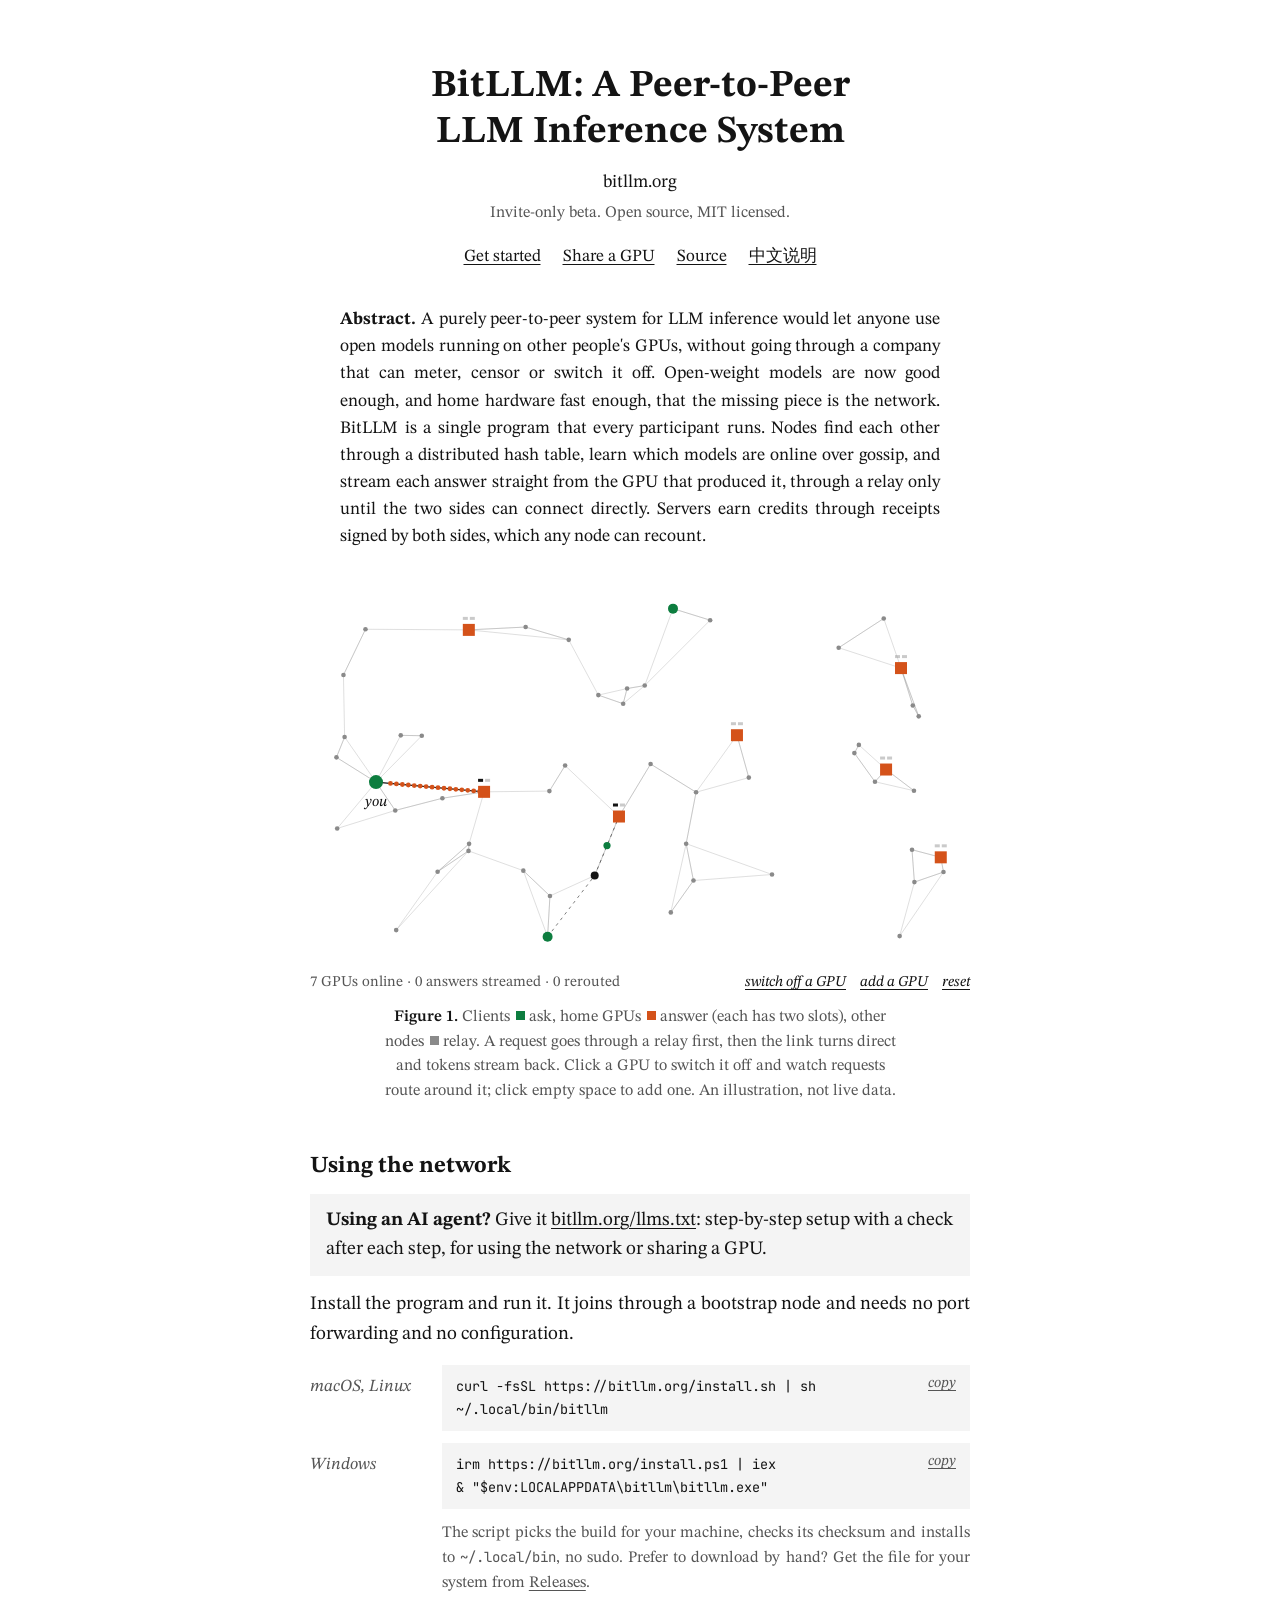
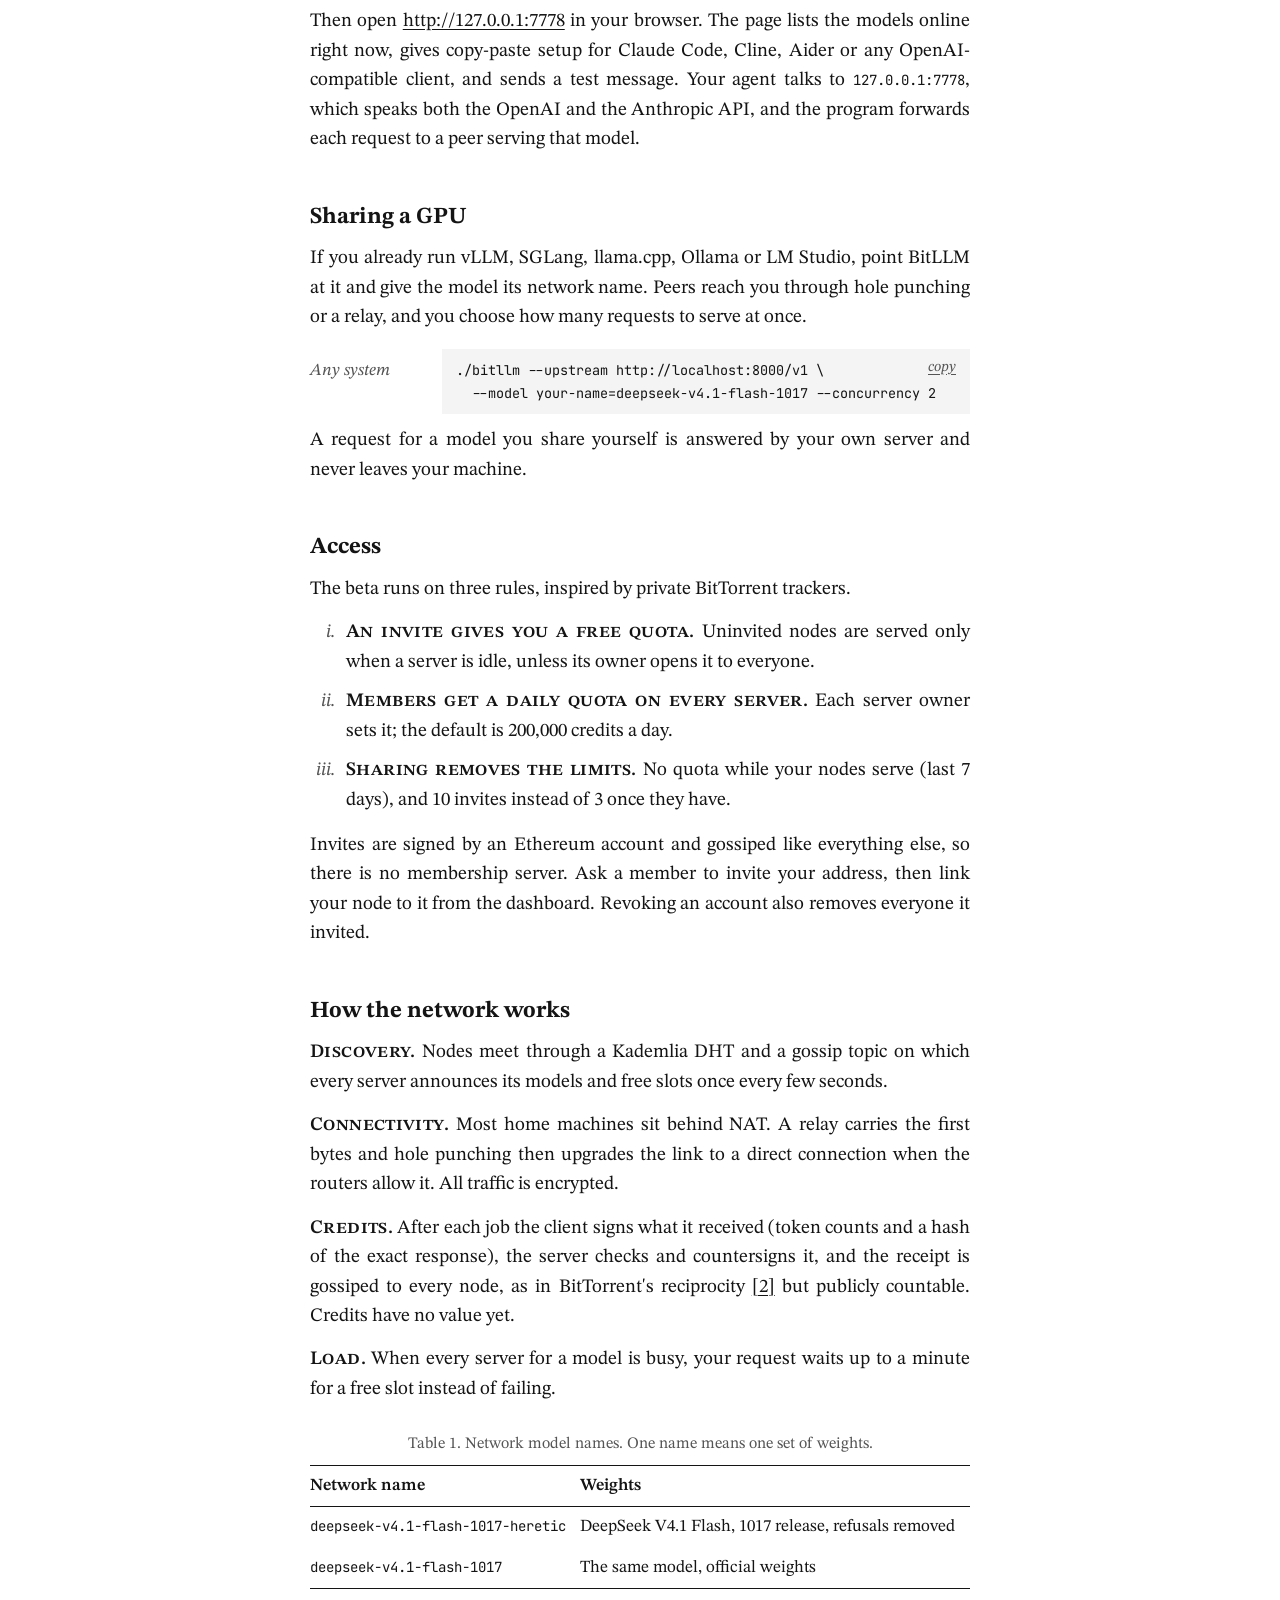
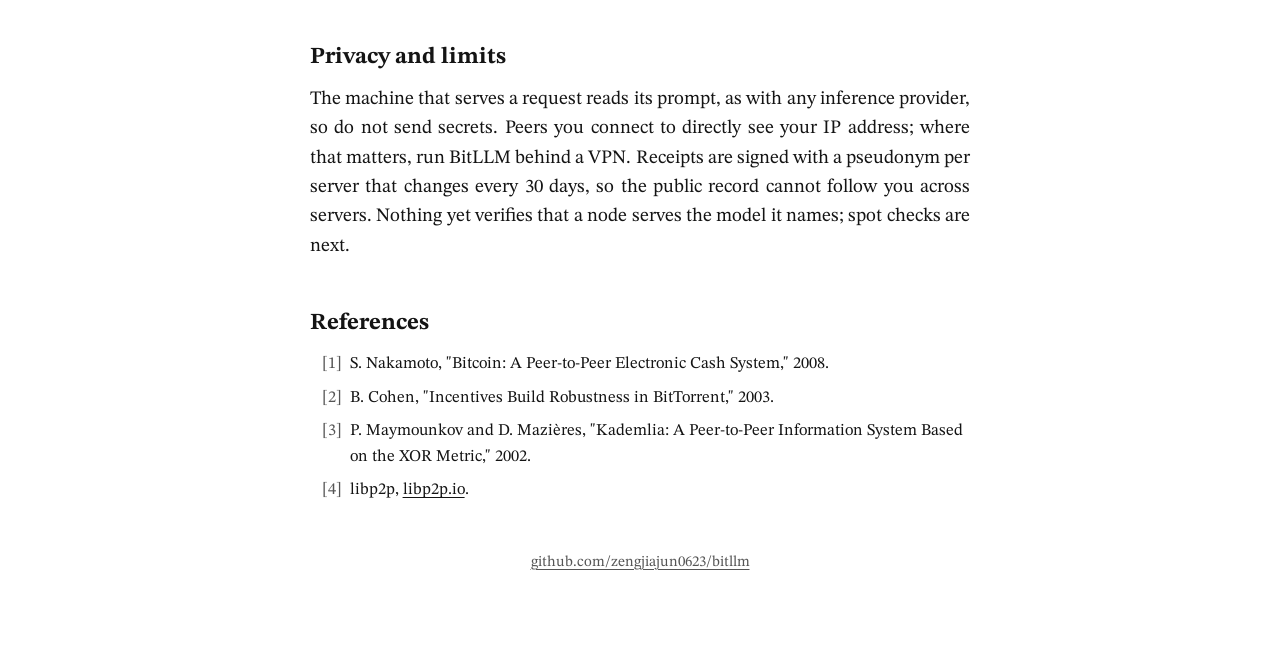
==== index.html @ 46861e8f "Agent-friendly setup: llms.txt runbook, install.sh / install.ps1, AGENTS.md, static install commands" ====
<!doctype html>
<html lang="en">
<head>
<meta charset="utf-8">
<meta name="viewport" content="width=device-width, initial-scale=1, viewport-fit=cover">
<meta name="color-scheme" content="light">
<title>BitLLM</title>
<meta name="description" content="BitLLM: a peer-to-peer LLM inference system. Use open models running on other people's GPUs, share your own. Invite-only beta, MIT licensed.">
<link rel="alternate" type="text/plain" href="/llms.txt" title="Setup steps for AI agents">
<link rel="preconnect" href="https://fonts.googleapis.com">
<link rel="preconnect" href="https://fonts.gstatic.com" crossorigin>
<link rel="stylesheet" href="https://fonts.googleapis.com/css2?family=STIX+Two+Text:ital,wght@0,400;0,600;0,700;1,400&family=JetBrains+Mono:wght@400&display=swap">
<style>
/* Layout: the page is a short paper in the line of the Bitcoin whitepaper.
   One justified column, a centered title block, Figure 1 is the live swarm,
   references at the end. Color only marks "you" (green) and "GPUs" (orange). */
:root {
  --paper: #ffffff; --ink: #141414; --sub: #555555; --rule: #141414; --box: #f4f4f4;
  --use: #0d7d3f; --share: #d4521a; --node: #8a8a8a;
  --serif: "STIX Two Text", "Times New Roman", Times, serif;
  --code: "JetBrains Mono", ui-monospace, Menlo, Consolas, monospace;
  color-scheme: light;
}

* { box-sizing: border-box; }
body { background: var(--paper); color: var(--ink); font: 19px/1.55 var(--serif); }
a { color: inherit; text-decoration-thickness: 1px; text-underline-offset: 3px; }
a:hover { color: var(--use); }
:focus-visible { outline: 2px solid var(--use); outline-offset: 2px; }
.paper { max-width: 700px; margin: 0 auto; padding-block: 56px 72px;
  padding-left: max(20px, env(safe-area-inset-left, 0px)); padding-right: max(20px, env(safe-area-inset-right, 0px)); }

.titleblock { text-align: center; margin-bottom: 36px; }
h1 { font-size: clamp(28px, 4.6vw, 38px); line-height: 1.2; font-weight: 700; margin: 0 0 14px; text-wrap: balance; }
.byline { font-size: 18px; margin: 0 0 4px; text-align: center; }
.byline + .byline { color: var(--sub); font-size: 16px; }
.links { margin-top: 18px; font-size: 17px; display: flex; justify-content: center; gap: 8px 22px; flex-wrap: wrap; }

.abstract { margin: 0 auto 36px; max-width: 600px; font-size: 17.5px; text-align: justify; hyphens: auto; }
.abstract b { font-weight: 700; }

figure { margin: 0 0 40px; }
.fig { position: relative; aspect-ratio: 7 / 4; max-width: 100%; }
.fig canvas { width: 100%; height: 100%; display: block; cursor: crosshair; touch-action: manipulation; }
.figctl { display: flex; justify-content: space-between; align-items: baseline; gap: 6px 16px; flex-wrap: wrap; margin-top: 8px; font-size: 15px; color: var(--sub); font-variant-numeric: tabular-nums; }
.figbtns { display: flex; gap: 14px; flex-wrap: wrap; }
.figbtns button { font: italic 15px var(--serif); background: none; border: 0; padding: 2px 0; color: var(--ink); cursor: pointer; text-decoration: underline; text-underline-offset: 3px; }
.figbtns button:hover { color: var(--use); }
figcaption { font-size: 16px; color: var(--sub); text-align: center; margin-top: 10px; text-wrap: balance; }
figcaption b { color: var(--ink); font-weight: 600; }
.k { display: inline-block; width: 9px; height: 9px; margin: 0 4px 0 2px; vertical-align: 1px; }

h2 { font-size: 23px; font-weight: 700; margin: 44px 0 10px; }
p { margin: 0 0 14px; text-align: justify; hyphens: auto; }
.lead { font-variant: small-caps; letter-spacing: .02em; font-weight: 600; }

.listing { margin: 16px 0 6px; }
.lrow { display: grid; grid-template-columns: 6.2em minmax(0, 1fr); gap: 6px 14px; align-items: start; margin-bottom: 12px; }
.agentnote { background: var(--box); padding: 12px 16px; text-align: left; }
.lrow > span { font-style: italic; color: var(--sub); padding-top: 9px; font-size: 17px; }
.code { position: relative; background: var(--box); padding: 10px 64px 10px 14px; font: 13.5px/1.7 var(--code);
  white-space: pre; overflow-x: auto; min-width: 0; }
.copy { position: absolute; top: 7px; right: 8px; font: italic 15px var(--serif); background: none; border: 0; color: var(--sub);
  cursor: pointer; text-decoration: underline; text-underline-offset: 3px; padding: 2px 6px; background: var(--box); }
.copy:hover { color: var(--ink); }

.rules { margin: 14px 0 16px; padding-left: 1.6em; }
.rules li { margin-bottom: 10px; text-align: justify; padding-left: .3em; }
.rules li::marker { font-style: italic; color: var(--sub); }

table { border-collapse: collapse; width: 100%; margin: 14px 0 6px; font-size: 17px; }
caption { caption-side: top; text-align: center; font-size: 16px; color: var(--sub); padding-bottom: 8px; }
thead th { border-top: 1.5px solid var(--rule); border-bottom: 1px solid var(--rule); font-weight: 600; text-align: left; padding: 7px 10px 7px 0; }
tbody td { padding: 7px 10px 7px 0; vertical-align: top; }
tbody tr:last-child td { border-bottom: 1.5px solid var(--rule); }
td code, p code, li code { font: 14px var(--code); overflow-wrap: anywhere; }
.tbl { overflow-x: auto; }

.refs { padding-left: 2.4em; font-size: 16.5px; margin: 10px 0 0; }
.refs li { margin-bottom: 8px; }
.refs li::marker { content: "[" counter(list-item) "]  "; color: var(--sub); }

.end { margin-top: 48px; font-size: 15px; color: var(--sub); text-align: center; }

@media (max-width: 560px) {
  body { font-size: 18px; }
  .paper { padding-block: 32px 56px; }
  p, .abstract, .rules li { text-align: left; }
  .lrow { grid-template-columns: minmax(0, 1fr); gap: 4px; }
  .lrow > span { padding-top: 0; }
}
</style>
</head>
<body>
<article class="paper">
  <header class="titleblock">
    <h1>BitLLM: A Peer-to-Peer<br>LLM Inference System</h1>
    <p class="byline">bitllm.org</p>
    <p class="byline">Invite-only beta. Open source, MIT licensed.</p>
    <nav class="links">
      <a href="#use">Get started</a>
      <a href="#share">Share a GPU</a>
      <a href="https://github.com/zengjiajun0623/bitllm">Source</a>
      <a href="https://github.com/zengjiajun0623/bitllm/blob/main/JOIN.zh.md">中文说明</a>
    </nav>
  </header>

  <p class="abstract"><b>Abstract.</b> A purely peer-to-peer system for LLM inference would let anyone use open
    models running on other people's GPUs, without going through a company that can meter, censor or switch
    it off. Open-weight models are now good enough, and home hardware fast enough, that the missing piece is
    the network. BitLLM is a single program that every participant runs. Nodes find each other through a
    distributed hash table, learn which models are online over gossip, and stream each answer straight from
    the GPU that produced it, through a relay only until the two sides can connect directly. Servers earn
    credits through receipts signed by both sides, which any node can recount.</p>

  <figure>
    <div class="fig" role="img" aria-label="Figure 1: your request travels peer to peer to one of many home GPUs, and tokens stream straight back">
      <canvas id="swarm"></canvas>
    </div>
    <div class="figctl"><span id="figstats"></span><span class="figbtns"><button type="button" id="fig-off">switch off a GPU</button><button type="button" id="fig-add">add a GPU</button><button type="button" id="fig-reset">reset</button></span></div>
    <figcaption><b>Figure 1.</b> Clients <span class="k" style="background:var(--use)"></span>ask, home GPUs <span class="k" style="background:var(--share)"></span>answer
      (each has two slots), other nodes <span class="k" style="background:var(--node)"></span>relay. A request goes through a relay first, then the link turns
      direct and tokens stream back. Click a GPU to switch it off and watch requests route around it; click empty space to add one.
      An illustration, not live data.</figcaption>
  </figure>

  <h2 id="use">Using the network</h2>
  <p class="agentnote"><b>Using an AI agent?</b> Give it <a href="/llms.txt">bitllm.org/llms.txt</a>: step-by-step
    setup with a check after each step, for using the network or sharing a GPU.</p>
  <p>Install the program and run it. It joins through a bootstrap node and needs no port forwarding and no
    configuration.</p>
  <div class="listing">
    <div class="lrow"><span>macOS, Linux</span><div class="code"><button class="copy" type="button">copy</button>curl -fsSL https://bitllm.org/install.sh | sh
~/.local/bin/bitllm</div></div>
    <div class="lrow"><span>Windows</span><div class="code"><button class="copy" type="button">copy</button>irm https://bitllm.org/install.ps1 | iex
&amp; "$env:LOCALAPPDATA\bitllm\bitllm.exe"</div></div>
    <div class="lrow"><span></span><p style="margin:0;font-size:16px;color:var(--sub)">The script picks the build for your
      machine, checks its checksum and installs to <code>~/.local/bin</code>, no sudo. Prefer to download by hand?
      Get the file for your system from <a href="https://github.com/zengjiajun0623/bitllm/releases/latest">Releases</a>.</p></div>
  </div>
  <p>Then open <a href="http://127.0.0.1:7778">http://127.0.0.1:7778</a> in your browser. The page lists the models
    online right now, gives copy-paste setup for Claude Code, Cline, Aider or any OpenAI-compatible client, and
    sends a test message. Your agent talks to <code>127.0.0.1:7778</code>, which speaks both the OpenAI and the
    Anthropic API, and the program forwards each request to a peer serving that model.</p>

  <h2 id="share">Sharing a GPU</h2>
  <p>If you already run vLLM, SGLang, llama.cpp, Ollama or LM Studio, point BitLLM at it and give the model its
    network name. Peers reach you through hole punching or a relay, and you choose how many requests to serve at
    once.</p>
  <div class="listing"><div class="lrow"><span>Any system</span><div class="code"><button class="copy" type="button">copy</button>./bitllm --upstream http://localhost:8000/v1 \
  --model your-name=deepseek-v4.1-flash-1017 --concurrency 2</div></div></div>
  <p>A request for a model you share yourself is answered by your own server and never leaves your machine.</p>

  <h2 id="access">Access</h2>
  <p>The beta runs on three rules, inspired by private BitTorrent trackers.</p>
  <ol class="rules" type="i">
    <li><span class="lead">An invite gives you a free quota.</span> Uninvited nodes are served only when a server
      is idle, unless its owner opens it to everyone.</li>
    <li><span class="lead">Members get a daily quota on every server.</span> Each server owner sets it; the
      default is 200,000 credits a day.</li>
    <li><span class="lead">Sharing removes the limits.</span> No quota while your nodes serve (last 7 days), and
      10 invites instead of 3 once they have.</li>
  </ol>
  <p>Invites are signed by an Ethereum account and gossiped like everything else, so there is no membership
    server. Ask a member to invite your address, then link your node to it from the dashboard. Revoking an
    account also removes everyone it invited.</p>

  <h2>How the network works</h2>
  <p><span class="lead">Discovery.</span> Nodes meet through a Kademlia DHT and a gossip topic on which every
    server announces its models and free slots once every few seconds.</p>
  <p><span class="lead">Connectivity.</span> Most home machines sit behind NAT. A relay carries the first bytes
    and hole punching then upgrades the link to a direct connection when the routers allow it. All traffic is
    encrypted.</p>
  <p><span class="lead">Credits.</span> After each job the client signs what it received (token counts and a hash
    of the exact response), the server checks and countersigns it, and the receipt is gossiped to every node, as
    in BitTorrent's reciprocity <a href="#r2">[2]</a> but publicly countable. Credits have no value yet.</p>
  <p><span class="lead">Load.</span> When every server for a model is busy, your request waits up to a minute for
    a free slot instead of failing.</p>

  <div class="tbl"><table>
    <caption>Table 1. Network model names. One name means one set of weights.</caption>
    <thead><tr><th>Network name</th><th>Weights</th></tr></thead>
    <tbody>
      <tr><td><code>deepseek-v4.1-flash-1017-heretic</code></td><td>DeepSeek V4.1 Flash, 1017 release, refusals removed</td></tr>
      <tr><td><code>deepseek-v4.1-flash-1017</code></td><td>The same model, official weights</td></tr>
    </tbody>
  </table></div>

  <h2>Privacy and limits</h2>
  <p>The machine that serves a request reads its prompt, as with any inference provider, so do not send secrets.
    Peers you connect to directly see your IP address; where that matters, run BitLLM behind a VPN. Receipts are
    signed with a pseudonym per server that changes every 30 days, so the public record cannot follow you across
    servers. Nothing yet verifies that a node serves the model it names; spot checks are next.</p>

  <h2>References</h2>
  <ol class="refs">
    <li>S. Nakamoto, "Bitcoin: A Peer-to-Peer Electronic Cash System," 2008.</li>
    <li id="r2">B. Cohen, "Incentives Build Robustness in BitTorrent," 2003.</li>
    <li>P. Maymounkov and D. Mazières, "Kademlia: A Peer-to-Peer Information System Based on the XOR Metric," 2002.</li>
    <li>libp2p, <a href="https://libp2p.io">libp2p.io</a>.</li>
  </ol>

  <p class="end"><a href="https://github.com/zengjiajun0623/bitllm">github.com/zengjiajun0623/bitllm</a></p>
</article>

<script>
document.addEventListener("click", e => {
  const b = e.target.closest(".copy"); if (!b) return;
  const box = b.parentElement, text = box.innerText.replace(b.innerText, "").trim();
  const done = () => { b.textContent = "copied"; setTimeout(() => b.textContent = "copy", 1400); };
  navigator.clipboard.writeText(text).then(done, () => { const r = document.createRange(); r.selectNodeContents(box); getSelection().removeAllRanges(); getSelection().addRange(r); });
});

// Figure 1, interactive. Relays route, GPUs (two slots each) serve, clients
// ask. A request goes through a relay first, then hole punching makes the
// link direct and tokens stream back. Switch a GPU off and its streams break
// and reroute; click empty space and a new GPU joins. Illustration only.
(() => {
  const cv = document.getElementById("swarm"), ctx = cv.getContext("2d");
  const still = matchMedia("(prefers-reduced-motion: reduce)").matches;
  const css = n => getComputedStyle(document.documentElement).getPropertyValue(n).trim();
  const statsEl = document.getElementById("figstats");
  let W = 0, H = 0, seed, relays, gpus, clients, links, jobs, served, rerouted, hover = null, last = 0;
  const rnd = () => (seed = (seed * 16807) % 2147483647) / 2147483647;
  const d2 = (a, b) => (a.x - b.x) ** 2 + ((a.y - b.y) * H / W) ** 2;

  function init() {
    seed = 11; relays = []; gpus = []; jobs = []; served = 0; rerouted = 0;
    for (let i = 0; i < 44; i++) relays.push({ x: .04 + rnd() * .92, y: .07 + rnd() * .86 });
    clients = [
      { x: .1, y: .52, main: true, next: 0, job: null, wait: false },
      { x: .36, y: .93, next: 1.4, job: null, wait: false },
      { x: .55, y: .06, next: 2.6, job: null, wait: false },
    ];
    // Spread the GPUs out: keep each one clear of the others and the clients.
    for (let i = 0, tries = 0; i < 7 && tries < 500; tries++) {
      const g = { x: .24 + rnd() * .72, y: .1 + rnd() * .8, on: true, busy: 0, flash: 0 };
      if ([...gpus, ...clients].every(o => Math.sqrt(d2(o, g)) > .15 - tries / 5000)) { gpus.push(g); i++; }
    }
    linkUp();
  }
  function linkUp() {
    const all = [...relays, ...gpus, ...clients];
    links = [];
    all.forEach((a, i) => all.map((b, j) => [j, d2(a, b)]).filter(([j]) => j !== i)
      .sort((p, q) => p[1] - q[1]).slice(0, 2).forEach(([j]) => links.push([all[i], all[j]])));
  }
  function size() {
    const dpr = devicePixelRatio || 1, b = cv.getBoundingClientRect();
    W = b.width; H = b.height; cv.width = W * dpr; cv.height = H * dpr; ctx.setTransform(dpr, 0, 0, dpr, 0, 0);
  }
  const free = () => gpus.filter(g => g.on && g.busy < 2);
  function start(c, t) {
    const g = free().sort((a, b) => d2(c, a) - d2(c, b))[0];
    if (!g) { c.wait = true; return; }
    const mid = { x: (c.x + g.x) / 2, y: (c.y + g.y) / 2 };
    const r = relays.slice().sort((a, b) => d2(mid, a) - d2(mid, b))[0];
    c.wait = false; g.busy++;
    c.job = { c, g, r, t0: t, dur: 2.4 + Math.random() * 1.6 };
    jobs.push(c.job);
  }
  function finish(j, t, ok) {
    jobs = jobs.filter(x => x !== j); j.c.job = null;
    if (ok) { j.g.busy--; served++; j.c.next = t + (j.c.main ? .7 + Math.random() * .8 : 1.8 + Math.random() * 2.2); }
    else { rerouted++; j.c.next = t + .35; }
  }
  function toggle(g, t) {
    g.on = !g.on; g.flash = t;
    if (!g.on) { jobs.filter(j => j.g === g).forEach(j => finish(j, t, false)); g.busy = 0; }
    stats();
  }
  function addGPU(x, y, t) {
    if (gpus.length >= 14) return;
    gpus.push({ x, y, on: true, busy: 0, flash: t }); linkUp(); stats();
  }
  function stats() {
    if (!statsEl) return;
    const on = gpus.filter(g => g.on).length;
    statsEl.textContent = `${on} GPU${on === 1 ? "" : "s"} online · ${served} answer${served === 1 ? "" : "s"} streamed · ${rerouted} rerouted`;
  }

  const dot = (x, y, s, c) => { ctx.fillStyle = c; ctx.beginPath(); ctx.arc(x, y, s, 0, 7); ctx.fill(); };
  const along = (pts, q) => { // point at fraction q of a polyline
    const segs = pts.slice(1).map((p, i) => Math.hypot(p.x - pts[i].x, p.y - pts[i].y)), L = segs.reduce((a, b) => a + b, 0);
    let d = q * L;
    for (let i = 0; i < segs.length; i++) { if (d <= segs[i] || i === segs.length - 1) { const f = segs[i] ? Math.min(1, d / segs[i]) : 0; return { x: pts[i].x + (pts[i + 1].x - pts[i].x) * f, y: pts[i].y + (pts[i + 1].y - pts[i].y) * f }; } d -= segs[i]; }
  };
  const P = n => ({ x: n.x * W, y: n.y * H });

  function draw(t) {
    const ink = css("--ink"), node = css("--node"), use = css("--use"), share = css("--share"), sub = css("--sub");
    ctx.clearRect(0, 0, W, H);
    ctx.strokeStyle = node; ctx.globalAlpha = .35; ctx.lineWidth = .8;
    links.forEach(([a, b]) => { ctx.beginPath(); ctx.moveTo(a.x * W, a.y * H); ctx.lineTo(b.x * W, b.y * H); ctx.stroke(); });
    ctx.globalAlpha = 1;
    relays.forEach(r => dot(r.x * W, r.y * H, 2.3, node));

    jobs.forEach(j => {
      const e = t - j.t0, c = P(j.c), g = P(j.g), r = P(j.r);
      if (e < .8) { // request via the relay
        ctx.strokeStyle = ink; ctx.globalAlpha = .55; ctx.lineWidth = 1; ctx.setLineDash([3, 4]);
        ctx.beginPath(); ctx.moveTo(c.x, c.y); ctx.lineTo(r.x, r.y); ctx.lineTo(g.x, g.y); ctx.stroke();
        ctx.setLineDash([]); ctx.globalAlpha = 1;
        const p = along([c, r, g], e / .8); dot(p.x, p.y, 3.6, use);
        dot(r.x, r.y, 4, ink);
      } else { // direct after hole punching, tokens stream back
        const k = Math.min(1, (e - .8) / .15);
        ctx.strokeStyle = ink; ctx.lineWidth = 1.2; ctx.globalAlpha = k;
        ctx.beginPath(); ctx.moveTo(c.x, c.y); ctx.lineTo(g.x, g.y); ctx.stroke(); ctx.globalAlpha = 1;
        const s = e - .95;
        for (let i = 0; i < 40; i++) {
          const q = s * .9 - i * .055;
          if (q < 0) break;
          if (q > 1 || s > j.dur - .2 + i * .055) continue;
          dot(g.x + (c.x - g.x) * q, g.y + (c.y - g.y) * q, 2.4, share);
        }
      }
      if (e > j.dur + 1) finish(j, t, true);
    });

    gpus.forEach(gn => {
      const g = P(gn), hov = hover === gn, fl = Math.max(0, 1 - (t - gn.flash) / .5);
      if (gn.on) {
        ctx.fillStyle = share; ctx.fillRect(g.x - 6 - fl * 3, g.y - 6 - fl * 3, 12 + fl * 6, 12 + fl * 6);
        for (let s = 0; s < 2; s++) { ctx.fillStyle = s < gn.busy ? ink : node; ctx.globalAlpha = s < gn.busy ? 1 : .45; ctx.fillRect(g.x - 6 + s * 7, g.y - 13, 5, 3); }
        ctx.globalAlpha = 1;
      } else {
        ctx.strokeStyle = sub; ctx.lineWidth = 1.3; ctx.strokeRect(g.x - 6, g.y - 6, 12, 12);
        ctx.beginPath(); ctx.moveTo(g.x - 6, g.y + 6); ctx.lineTo(g.x + 6, g.y - 6); ctx.stroke();
      }
      if (hov) { ctx.fillStyle = ink; ctx.font = "italic 14px " + css("--serif"); ctx.fillText(gn.on ? "switch off" : "switch on", g.x + 11, g.y + 4); }
    });

    clients.forEach(cn => {
      const c = P(cn);
      if (cn.wait) { ctx.strokeStyle = use; ctx.lineWidth = 1.2; ctx.globalAlpha = .4 + .4 * Math.sin(t * 6); ctx.beginPath(); ctx.arc(c.x, c.y, 12, 0, 7); ctx.stroke(); ctx.globalAlpha = 1; }
      dot(c.x, c.y, cn.main ? 7 : 5, use);
      if (cn.main) { ctx.fillStyle = ink; ctx.font = "italic 15px " + css("--serif"); ctx.fillText(cn.wait ? "you (waiting)" : "you", c.x - 11, c.y + 24); }
    });
  }

  function step(t) {
    clients.forEach(c => { if (!c.job && (c.wait || t >= c.next)) start(c, t); });
    draw(t); stats();
  }
  let t0 = performance.now();
  const now = () => Math.max(0, performance.now() - t0) / 1000;
  function loop() { step(now()); requestAnimationFrame(loop); }

  const at = e => { const b = cv.getBoundingClientRect(); return { x: (e.clientX - b.left) / W, y: (e.clientY - b.top) / H }; };
  const gpuAt = p => gpus.find(g => Math.hypot((g.x - p.x) * W, (g.y - p.y) * H) < 14);
  cv.addEventListener("pointermove", e => { hover = gpuAt(at(e)) || null; cv.style.cursor = hover ? "pointer" : "crosshair"; if (still) draw(1.2); });
  cv.addEventListener("pointerleave", () => { hover = null; if (still) draw(1.2); });
  cv.addEventListener("click", e => {
    const p = at(e), g = gpuAt(p);
    if (g) toggle(g, now());
    else if (p.x > .03 && p.x < .97 && p.y > .05 && p.y < .95 && !clients.some(c => Math.hypot((c.x - p.x) * W, (c.y - p.y) * H) < 18)) addGPU(p.x, p.y, now());
    if (still) draw(1.2);
  });
  document.getElementById("fig-off")?.addEventListener("click", () => { const on = gpus.filter(g => g.on); if (on.length) toggle(on[Math.floor(Math.random() * on.length)], now()); if (still) draw(1.2); });
  document.getElementById("fig-add")?.addEventListener("click", () => { addGPU(.3 + Math.random() * .64, .1 + Math.random() * .8, now()); if (still) draw(1.2); });
  document.getElementById("fig-reset")?.addEventListener("click", () => { init(); t0 = performance.now(); stats(); if (still) draw(1.2); });

  size(); init();
  if (still) { clients.forEach(c => start(c, 0)); draw(1.4); stats(); }
  else requestAnimationFrame(loop);
  addEventListener("resize", () => { size(); linkUp(); if (still) draw(1.4); });
})();
</script>
</body>
</html>
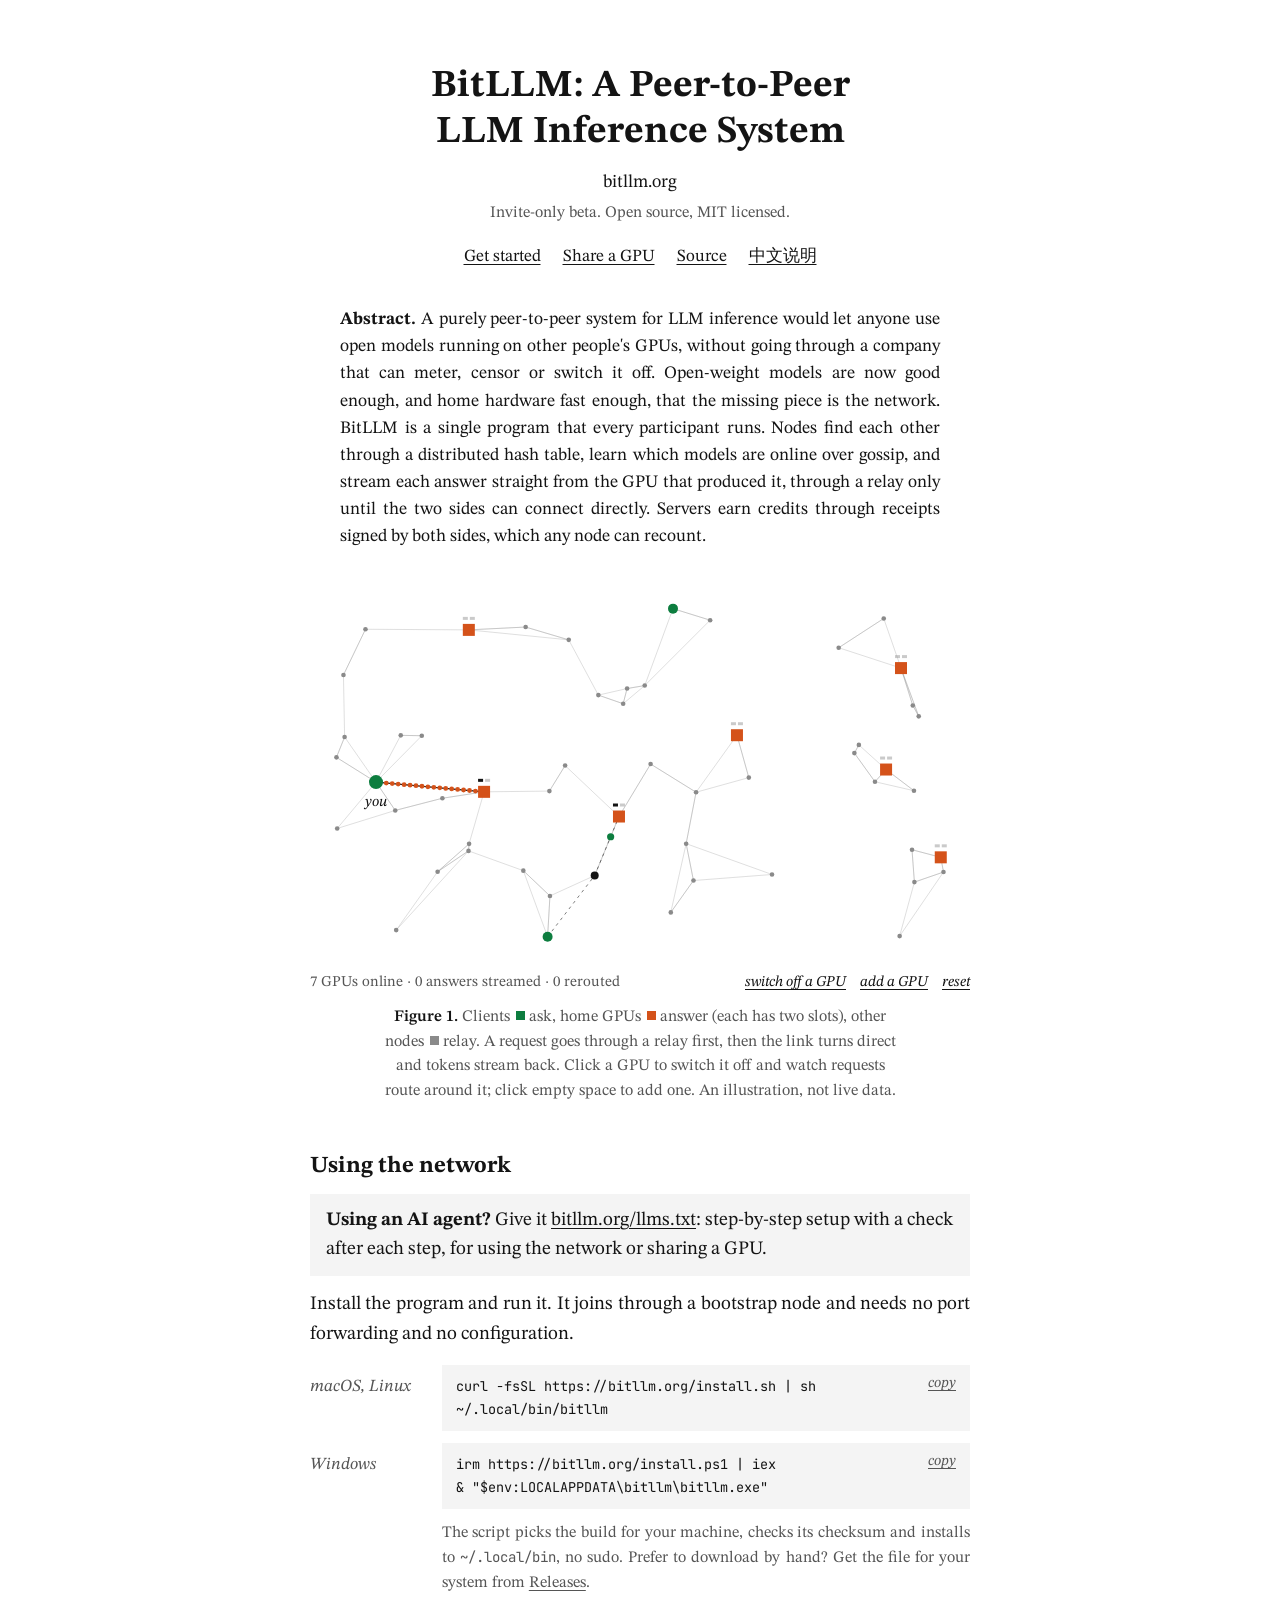
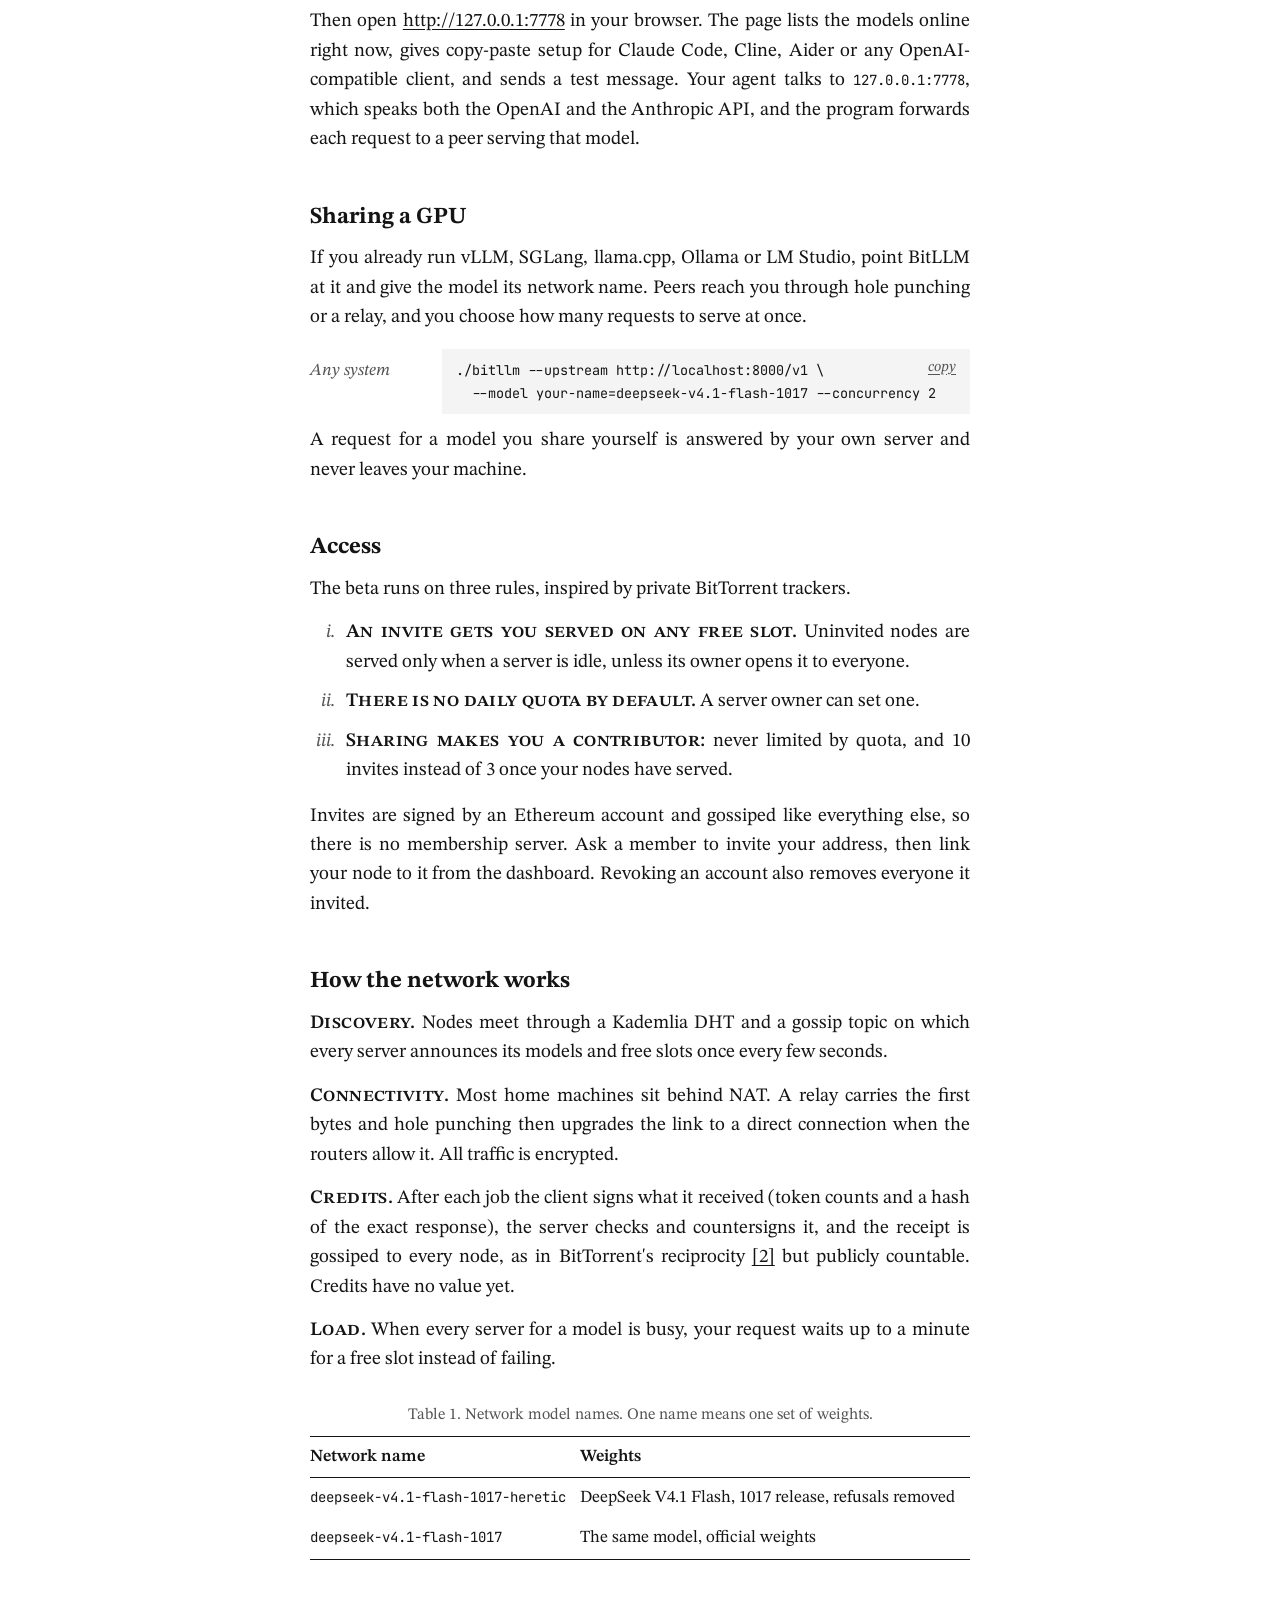
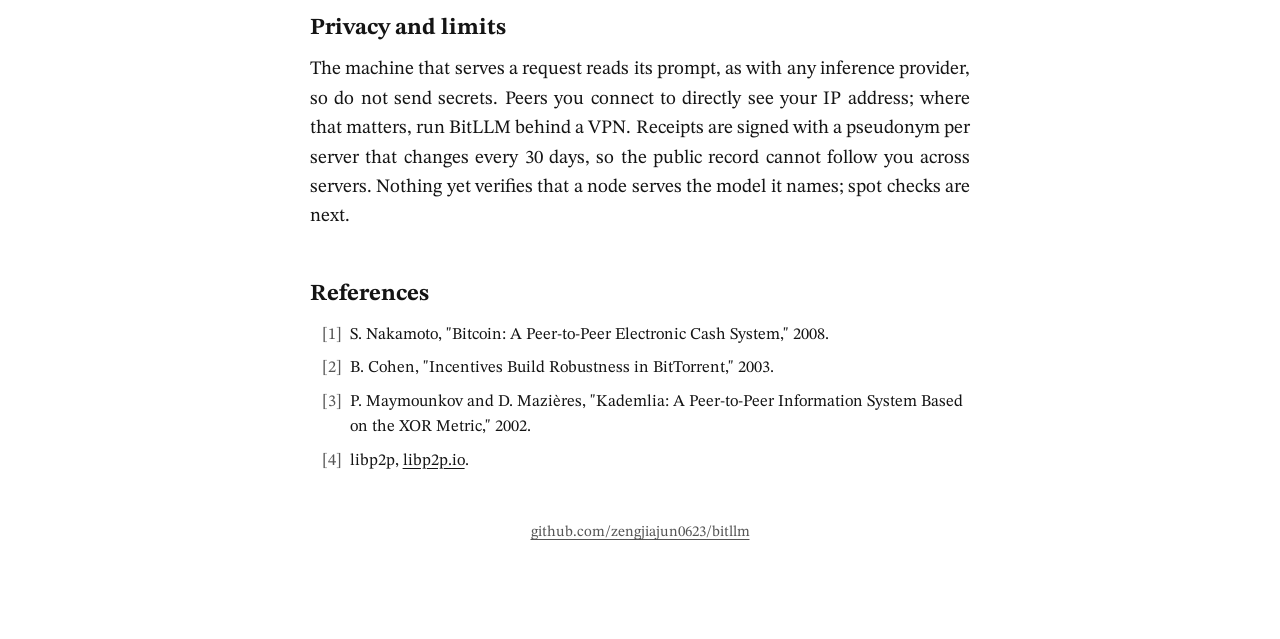
==== commit 6cd04b73: "No daily quota by default (--free-daily 0, --open-daily 0); access copy updated everywhere 1. An inv" ====
--- a/index.html
+++ b/index.html
@@ -154,12 +154,11 @@
   <h2 id="access">Access</h2>
   <p>The beta runs on three rules, inspired by private BitTorrent trackers.</p>
   <ol class="rules" type="i">
-    <li><span class="lead">An invite gives you a free quota.</span> Uninvited nodes are served only when a server
-      is idle, unless its owner opens it to everyone.</li>
-    <li><span class="lead">Members get a daily quota on every server.</span> Each server owner sets it; the
-      default is 200,000 credits a day.</li>
-    <li><span class="lead">Sharing removes the limits.</span> No quota while your nodes serve (last 7 days), and
-      10 invites instead of 3 once they have.</li>
+    <li><span class="lead">An invite gets you served on any free slot.</span> Uninvited nodes are served only when a
+      server is idle, unless its owner opens it to everyone.</li>
+    <li><span class="lead">There is no daily quota by default.</span> A server owner can set one.</li>
+    <li><span class="lead">Sharing makes you a contributor:</span> never limited by quota, and 10 invites instead of 3
+      once your nodes have served.</li>
   </ol>
   <p>Invites are signed by an Ethereum account and gossiped like everything else, so there is no membership
     server. Ask a member to invite your address, then link your node to it from the dashboard. Revoking an
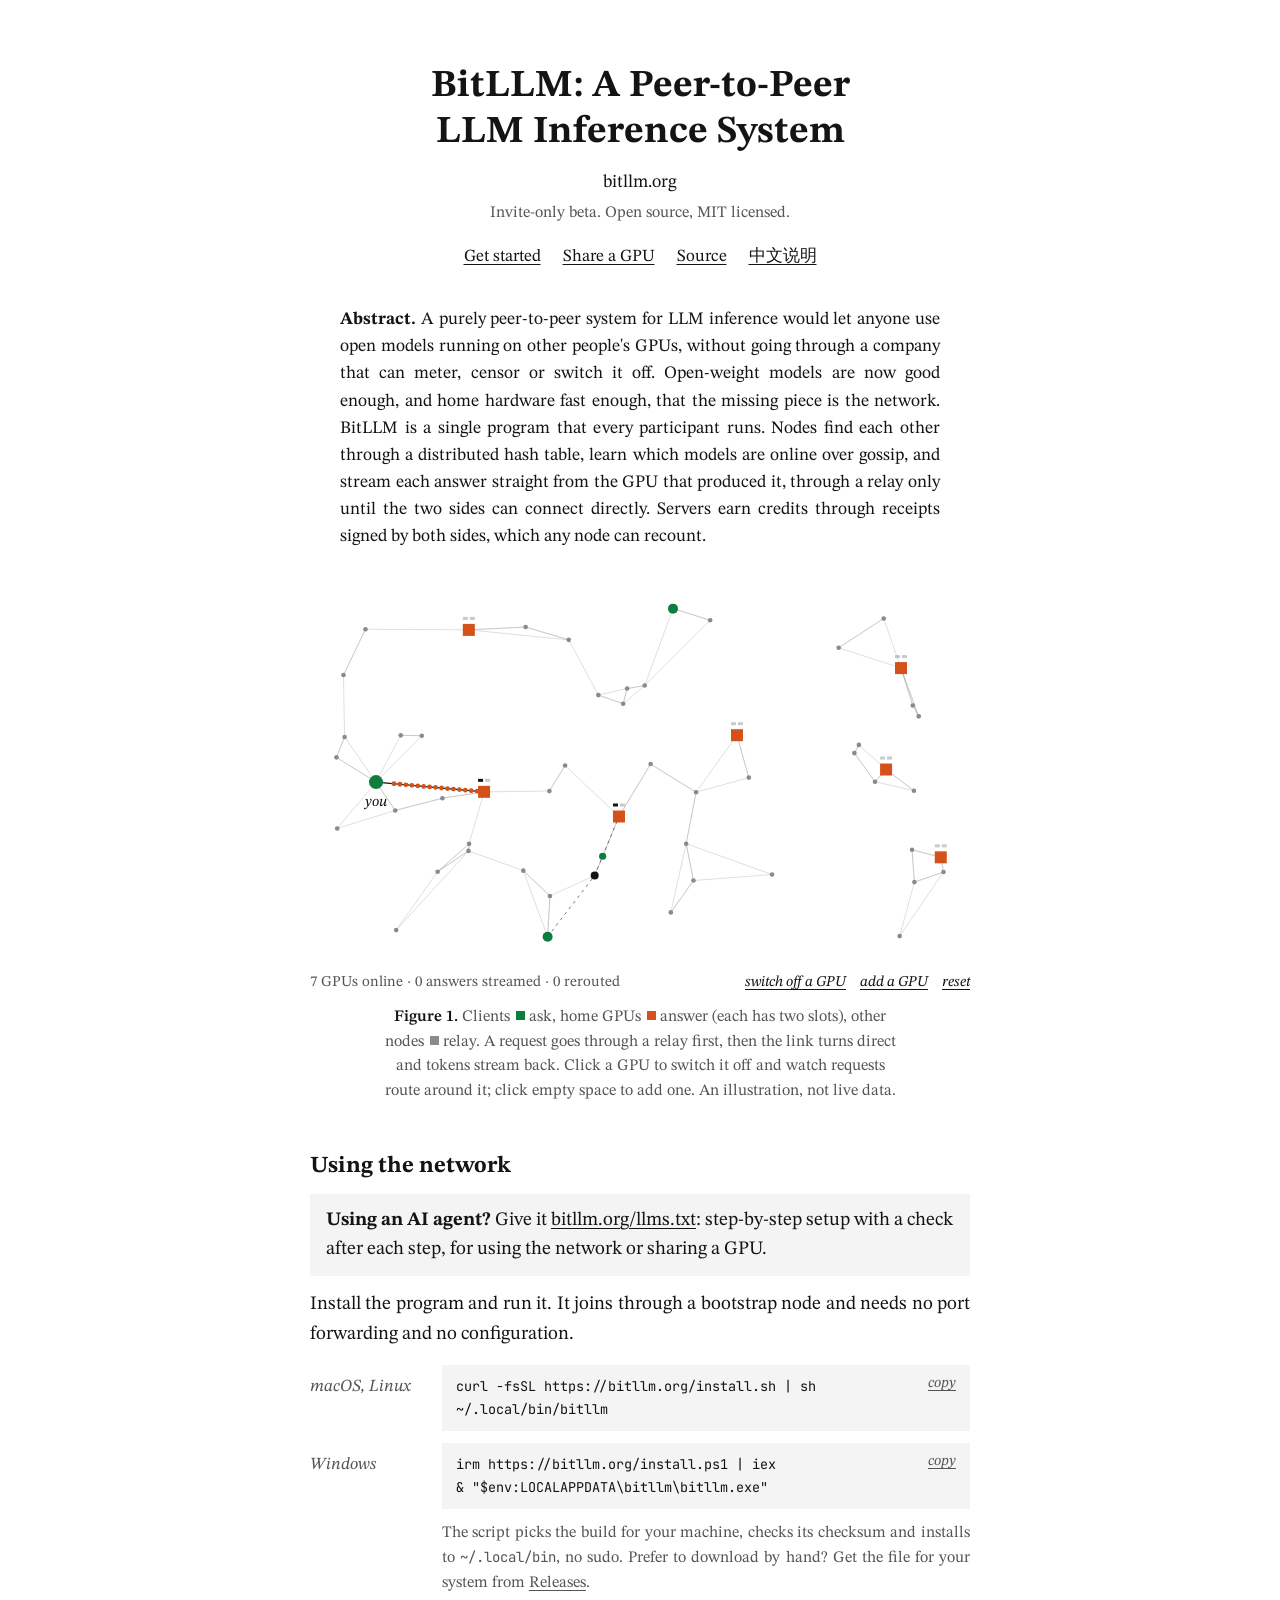
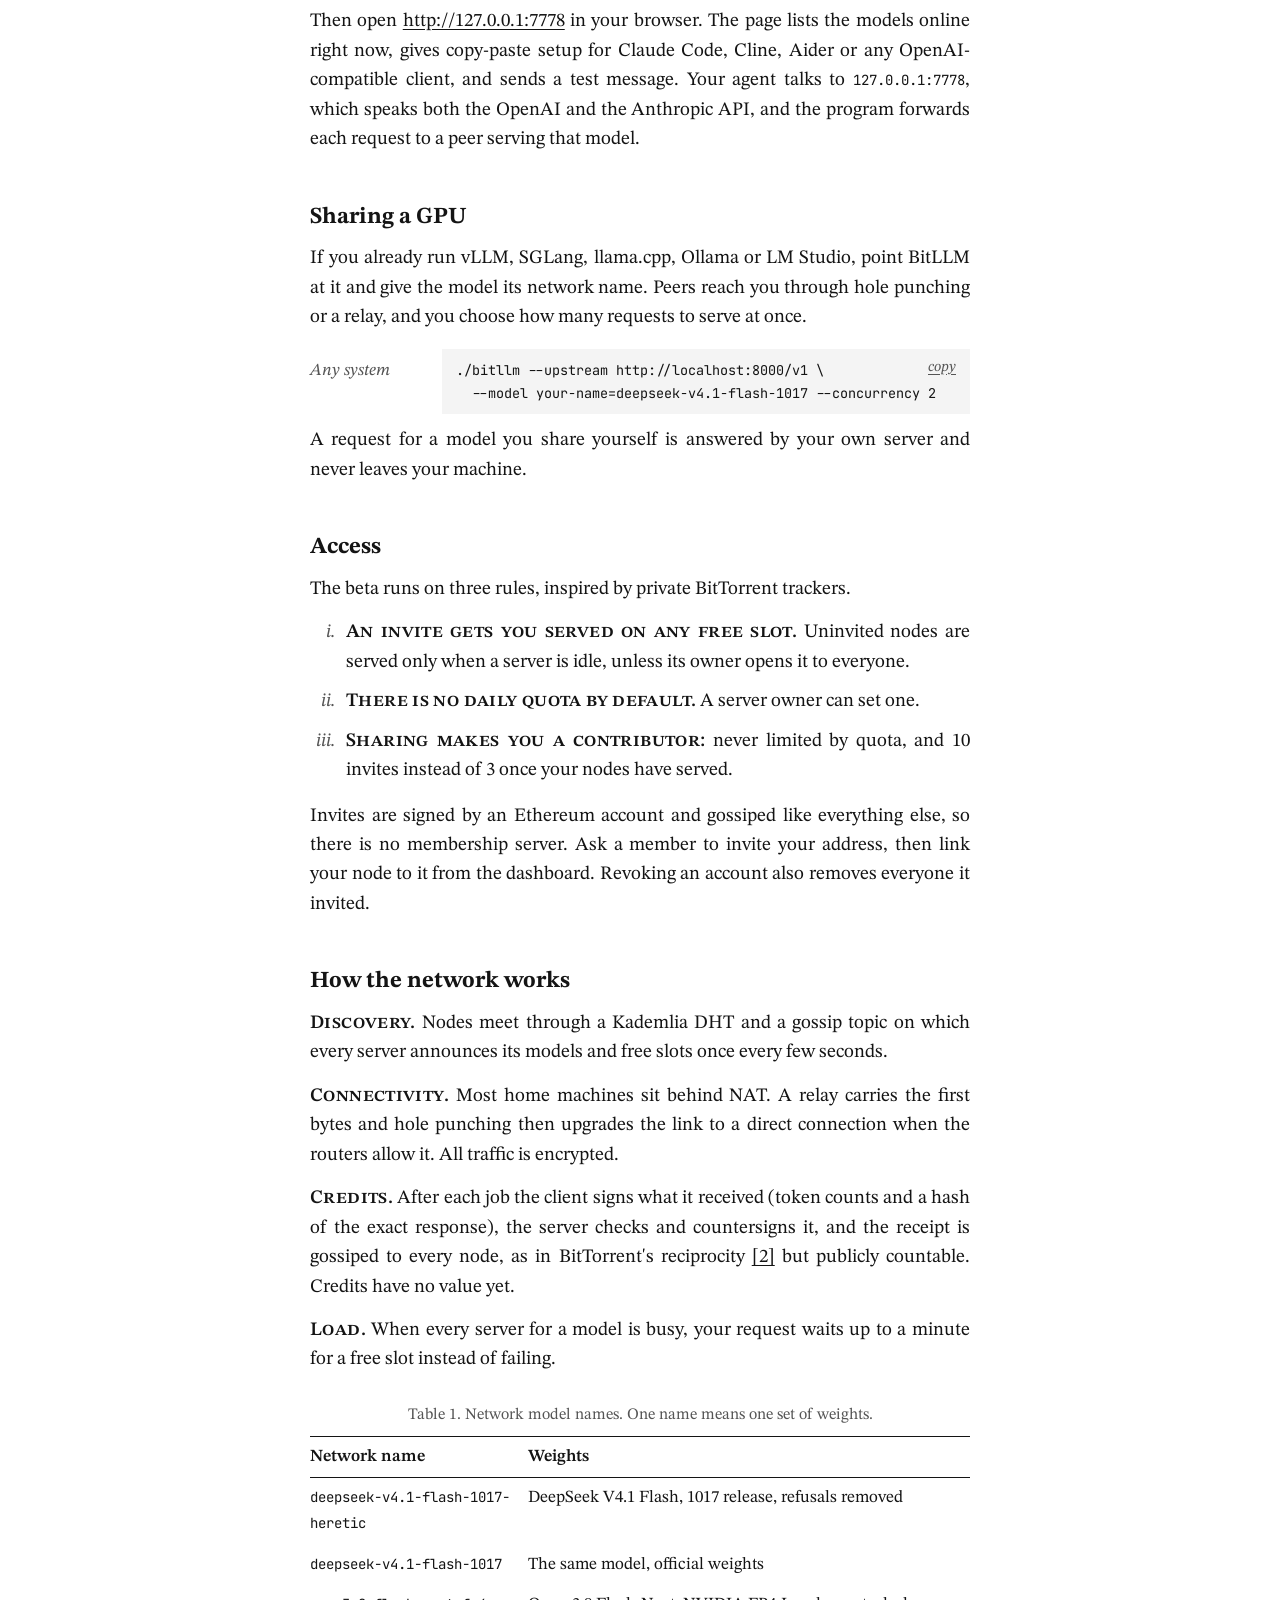
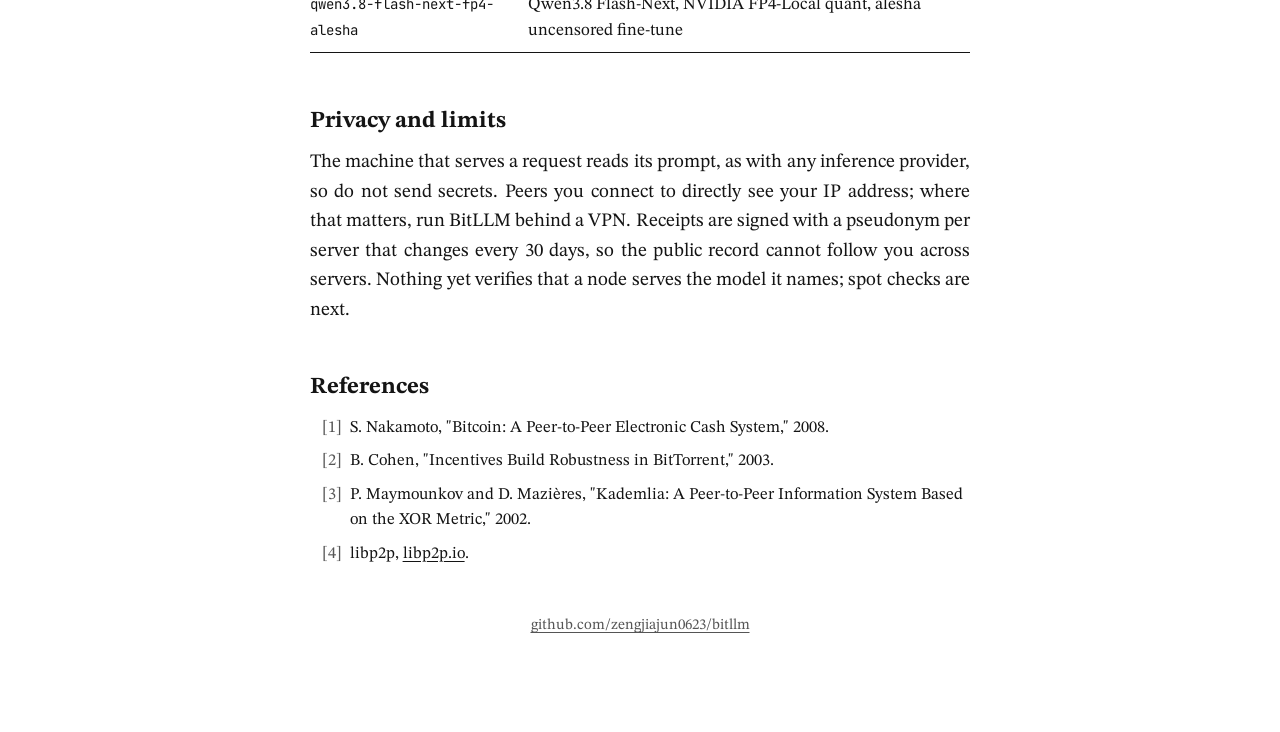
==== commit 4a7ea853: "Withdraw models while the upstream is down; add qwen3.8-flash-next-fp4-alesha to the model table A s" ====
--- a/index.html
+++ b/index.html
@@ -182,6 +182,7 @@
     <tbody>
       <tr><td><code>deepseek-v4.1-flash-1017-heretic</code></td><td>DeepSeek V4.1 Flash, 1017 release, refusals removed</td></tr>
       <tr><td><code>deepseek-v4.1-flash-1017</code></td><td>The same model, official weights</td></tr>
+      <tr><td><code>qwen3.8-flash-next-fp4-alesha</code></td><td>Qwen3.8 Flash-Next, NVIDIA FP4-Local quant, alesha uncensored fine-tune</td></tr>
     </tbody>
   </table></div>
 
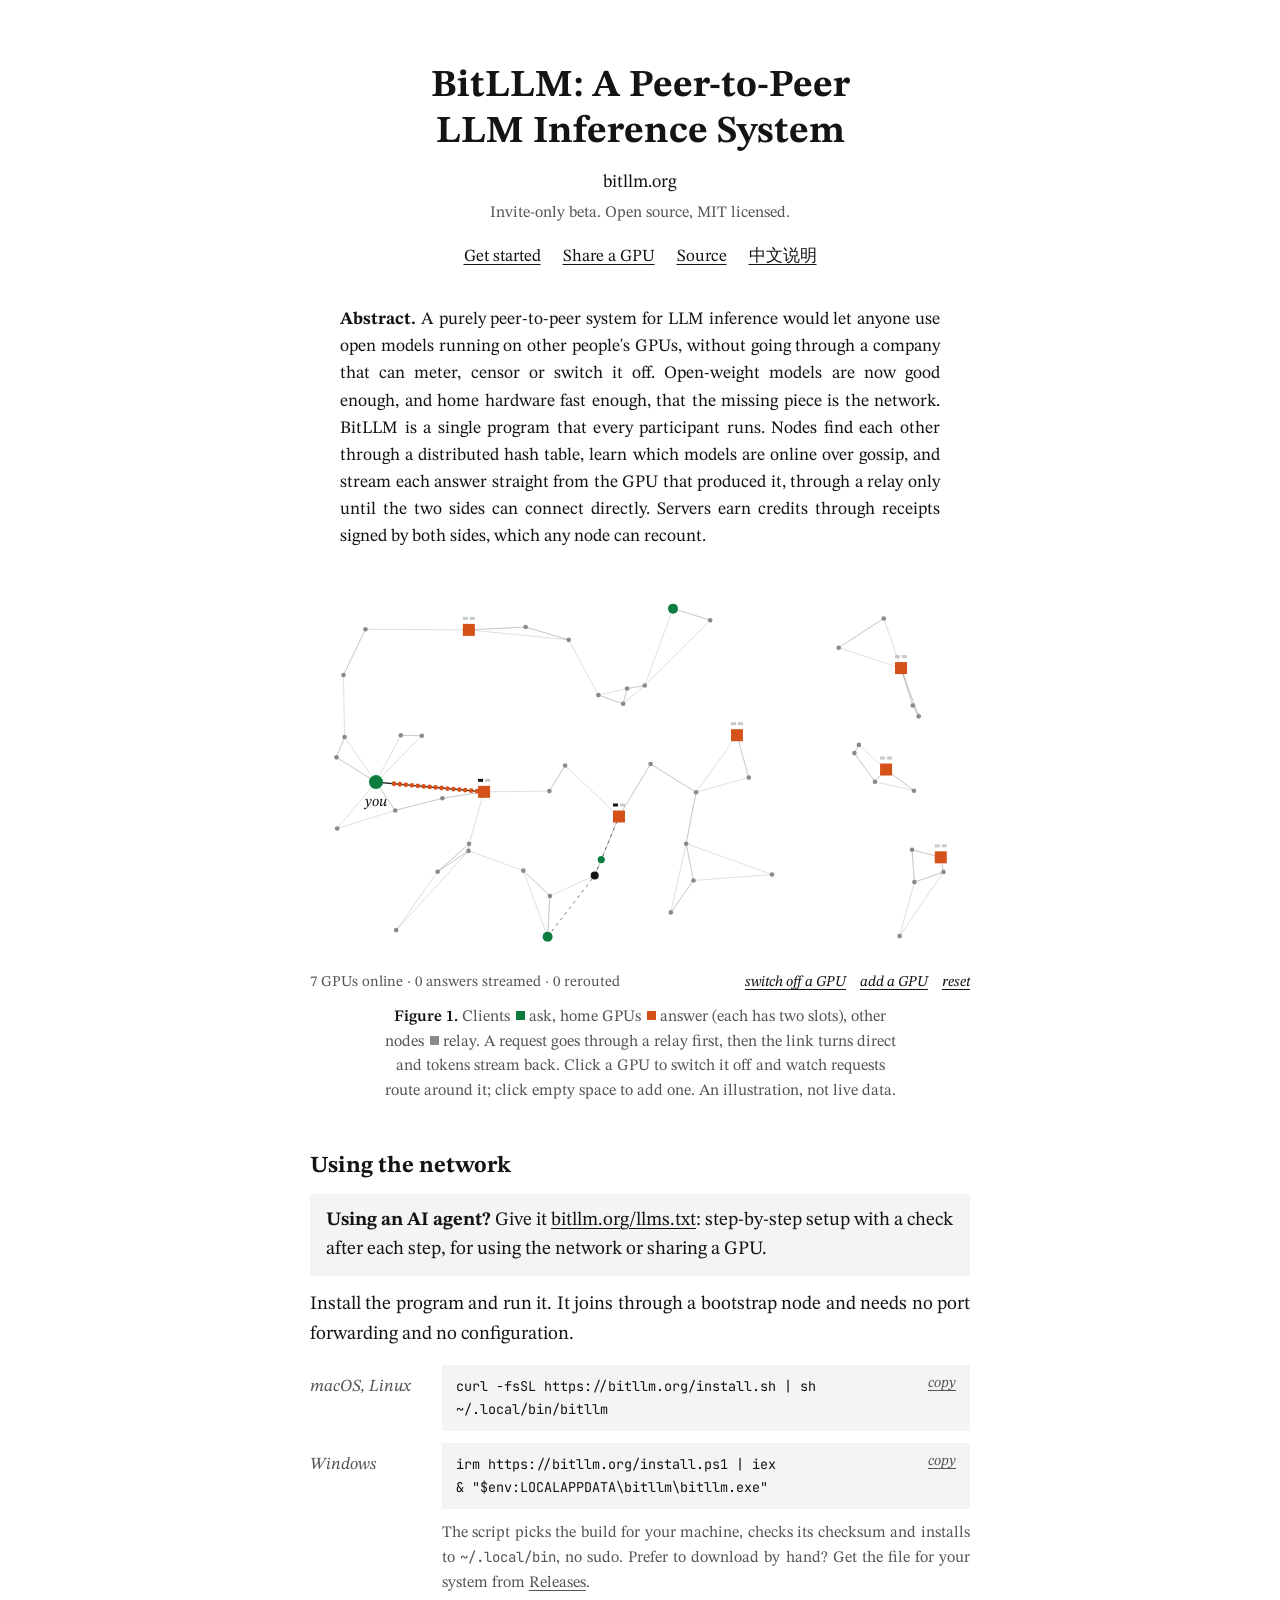
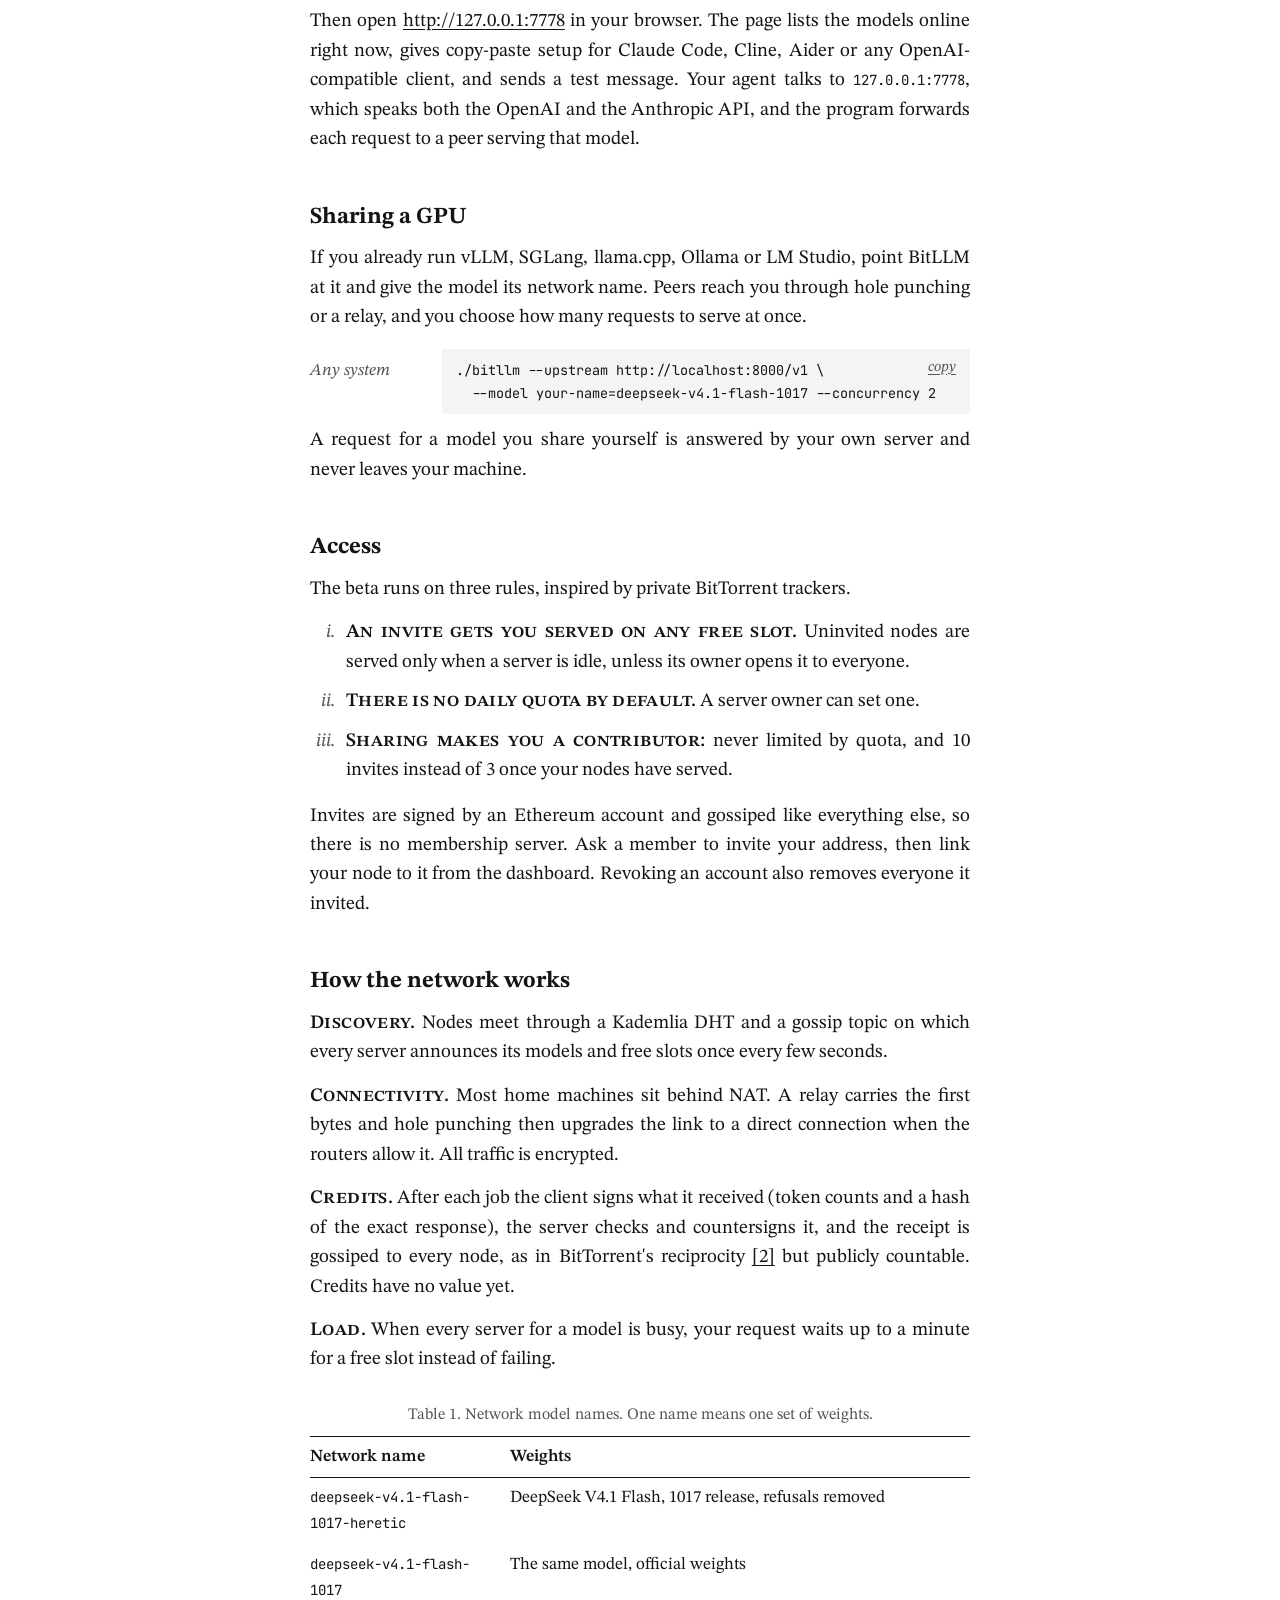
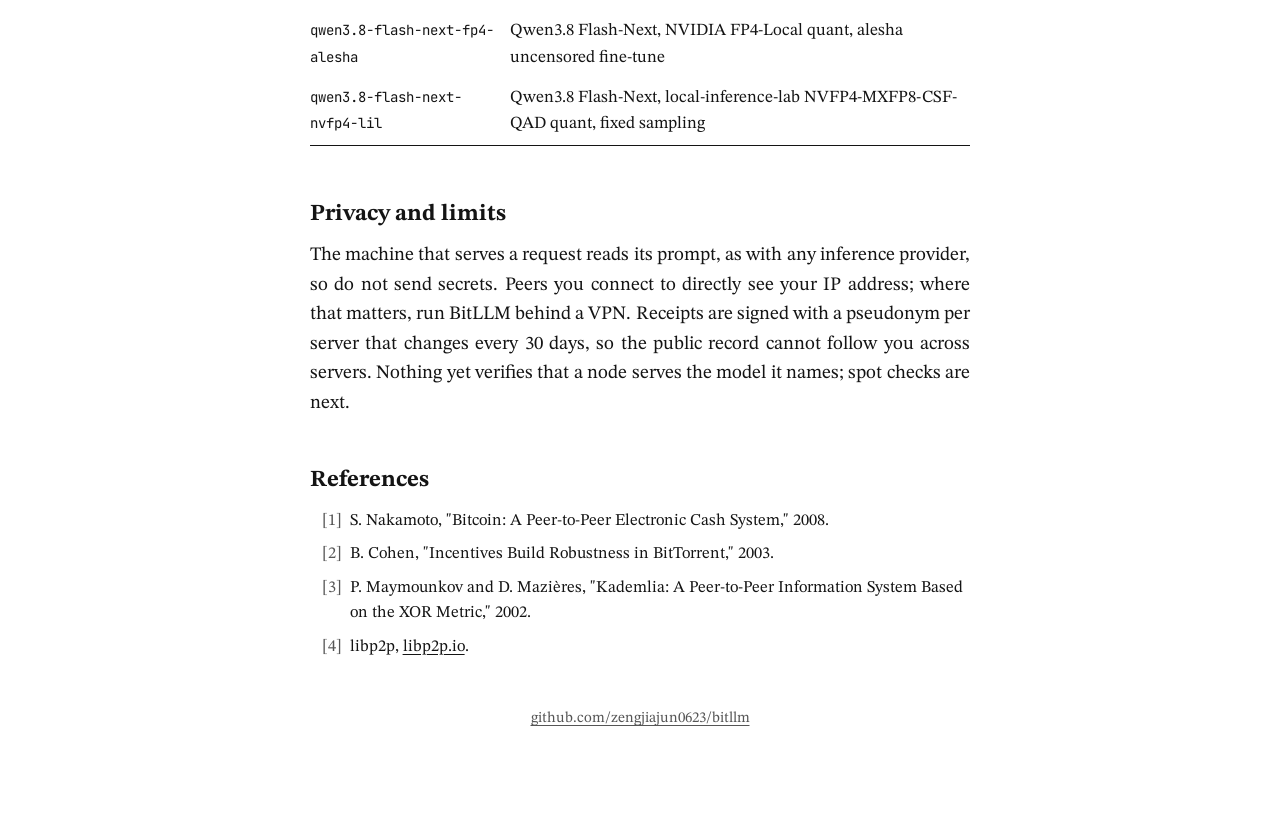
==== commit cf41b988: "Model naming rule (<model>[-<quant>][-<source>]) and qwen3.8-flash-next-nvfp4-lil Requested in #1 as" ====
--- a/index.html
+++ b/index.html
@@ -183,6 +183,7 @@
       <tr><td><code>deepseek-v4.1-flash-1017-heretic</code></td><td>DeepSeek V4.1 Flash, 1017 release, refusals removed</td></tr>
       <tr><td><code>deepseek-v4.1-flash-1017</code></td><td>The same model, official weights</td></tr>
       <tr><td><code>qwen3.8-flash-next-fp4-alesha</code></td><td>Qwen3.8 Flash-Next, NVIDIA FP4-Local quant, alesha uncensored fine-tune</td></tr>
+      <tr><td><code>qwen3.8-flash-next-nvfp4-lil</code></td><td>Qwen3.8 Flash-Next, local-inference-lab NVFP4-MXFP8-CSF-QAD quant, fixed sampling</td></tr>
     </tbody>
   </table></div>
 
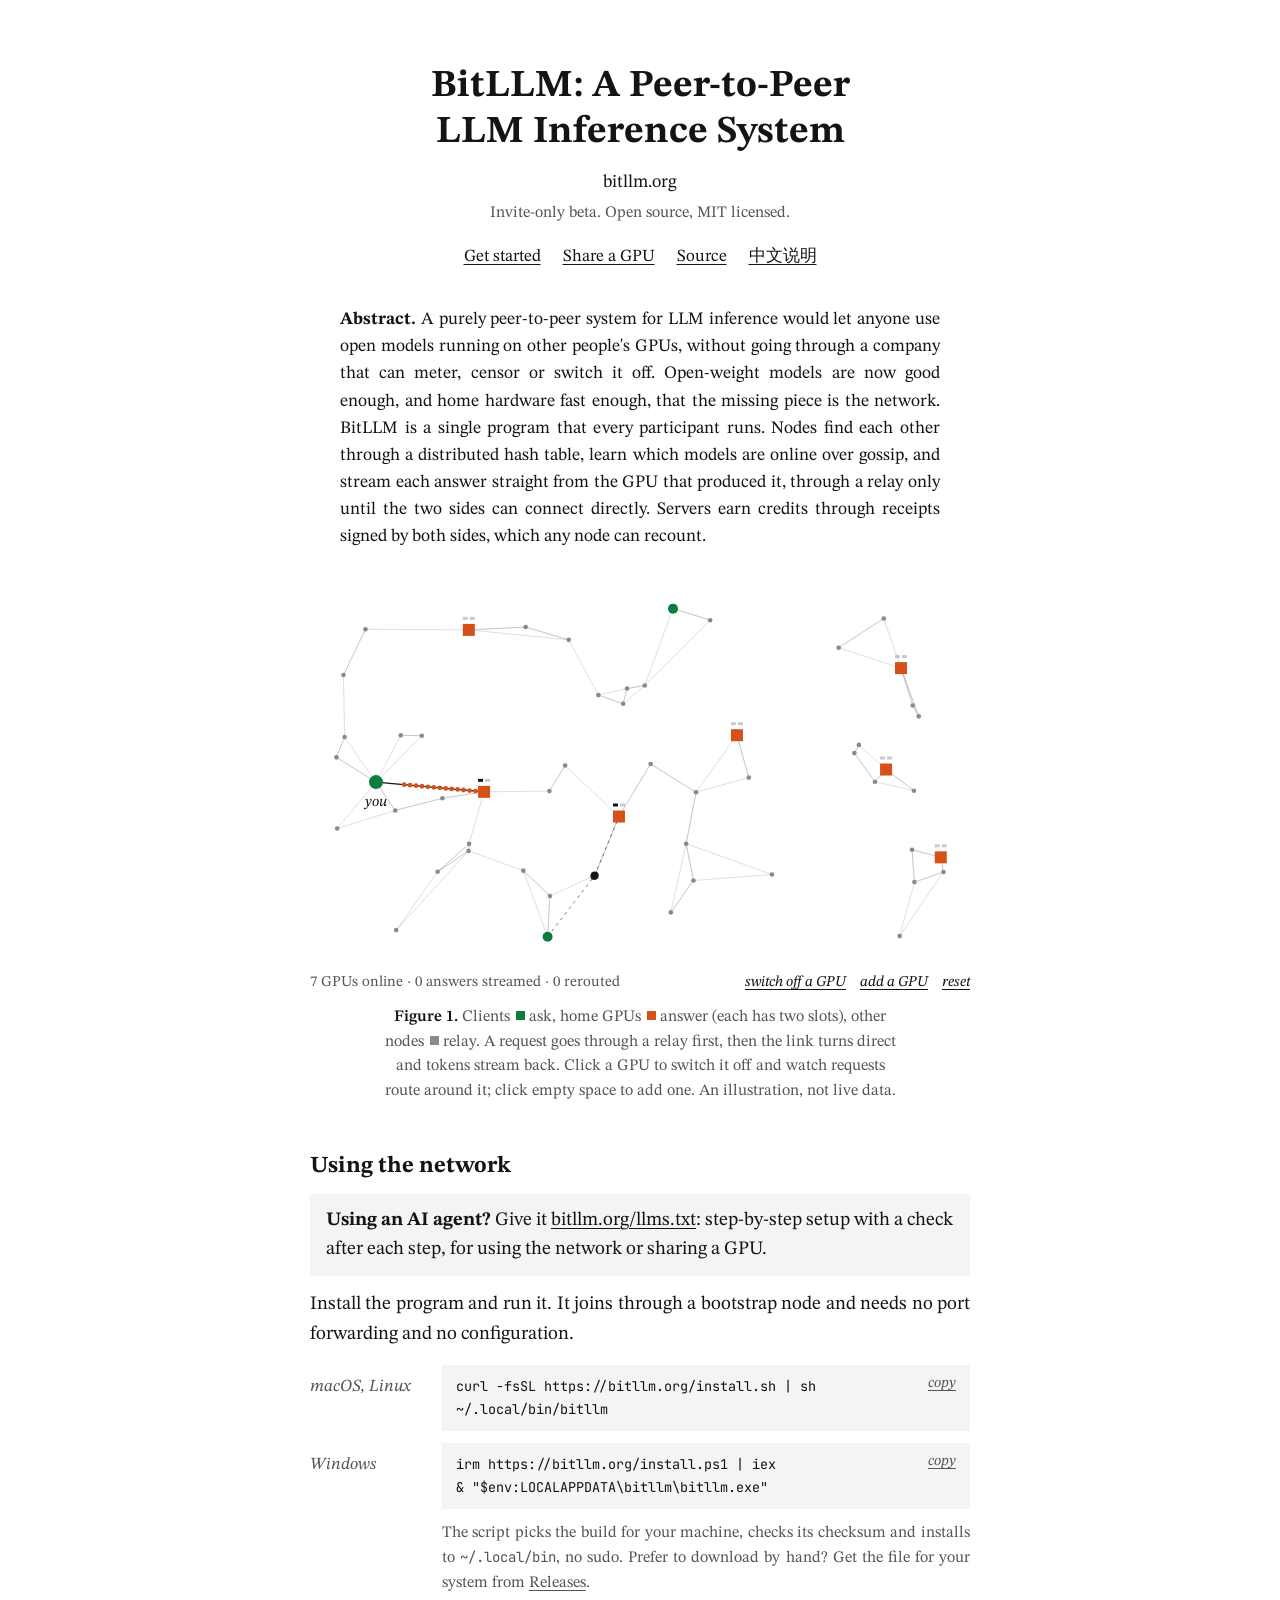
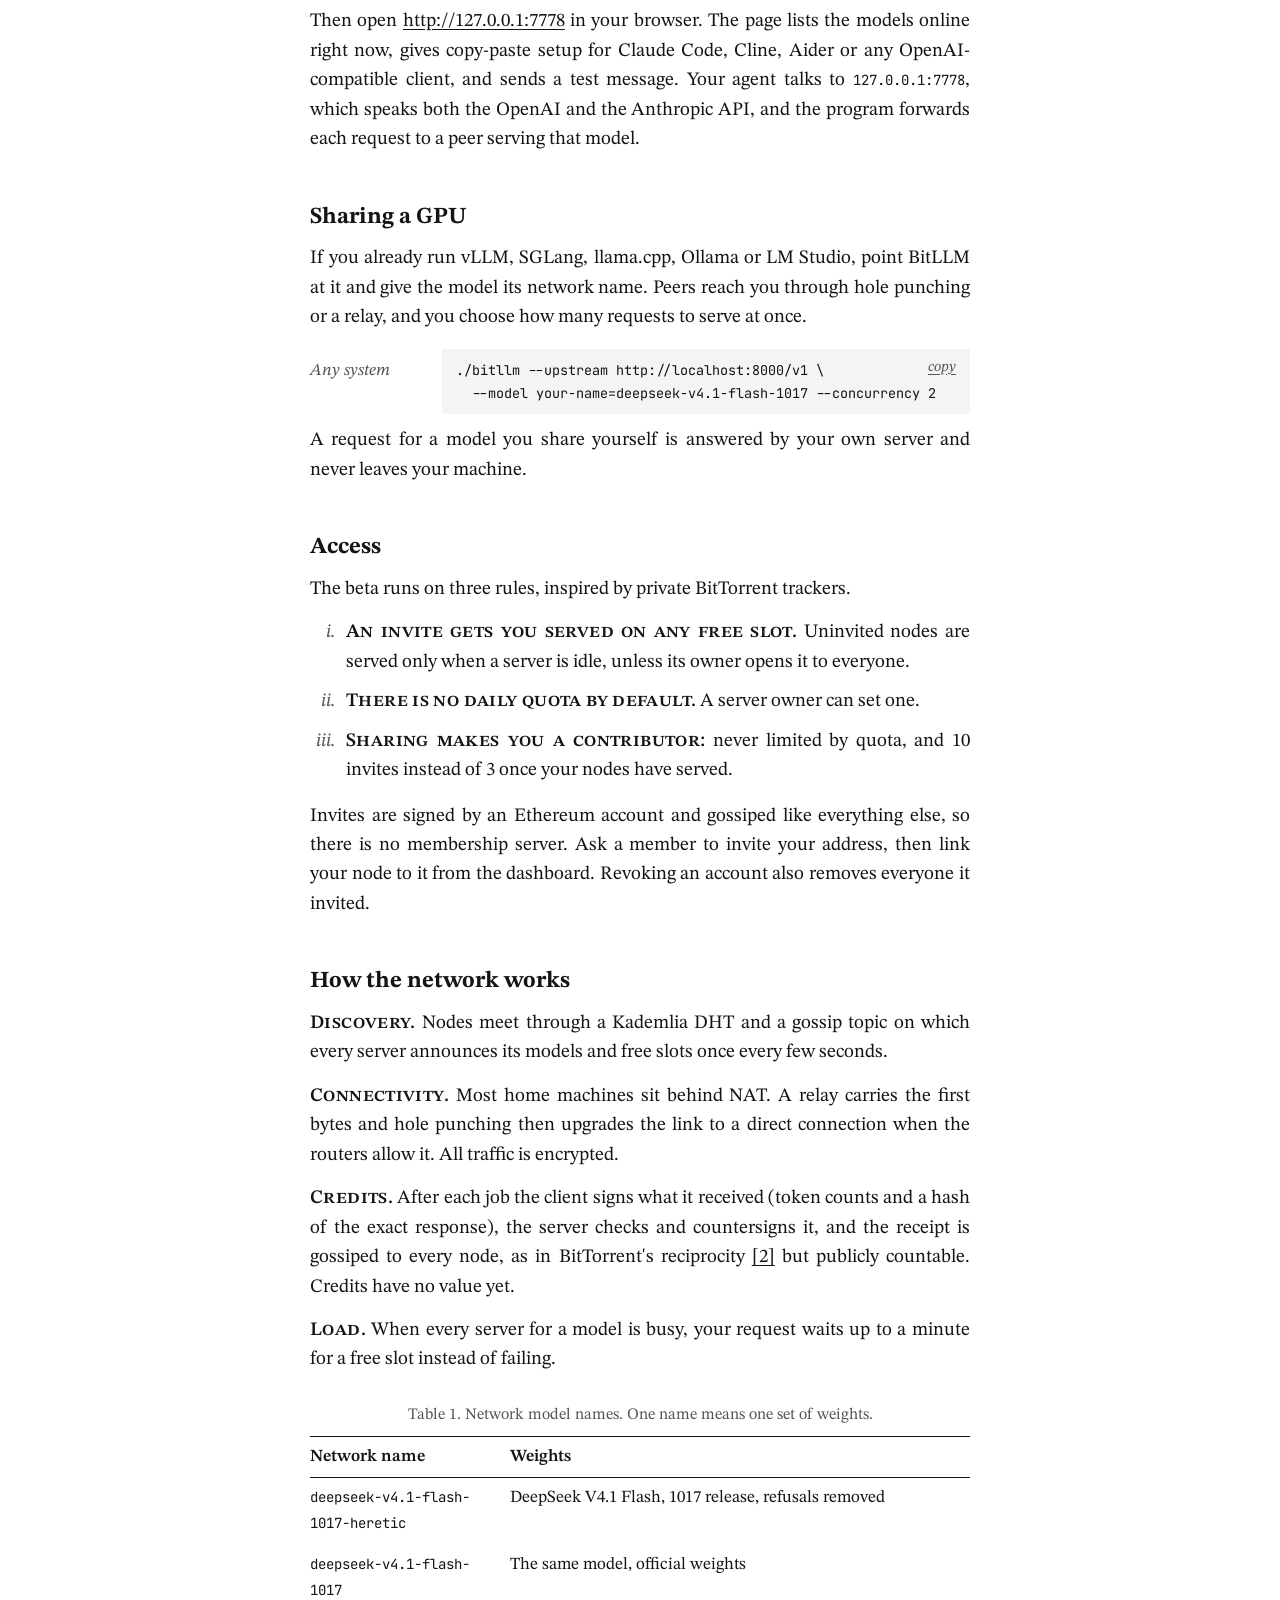
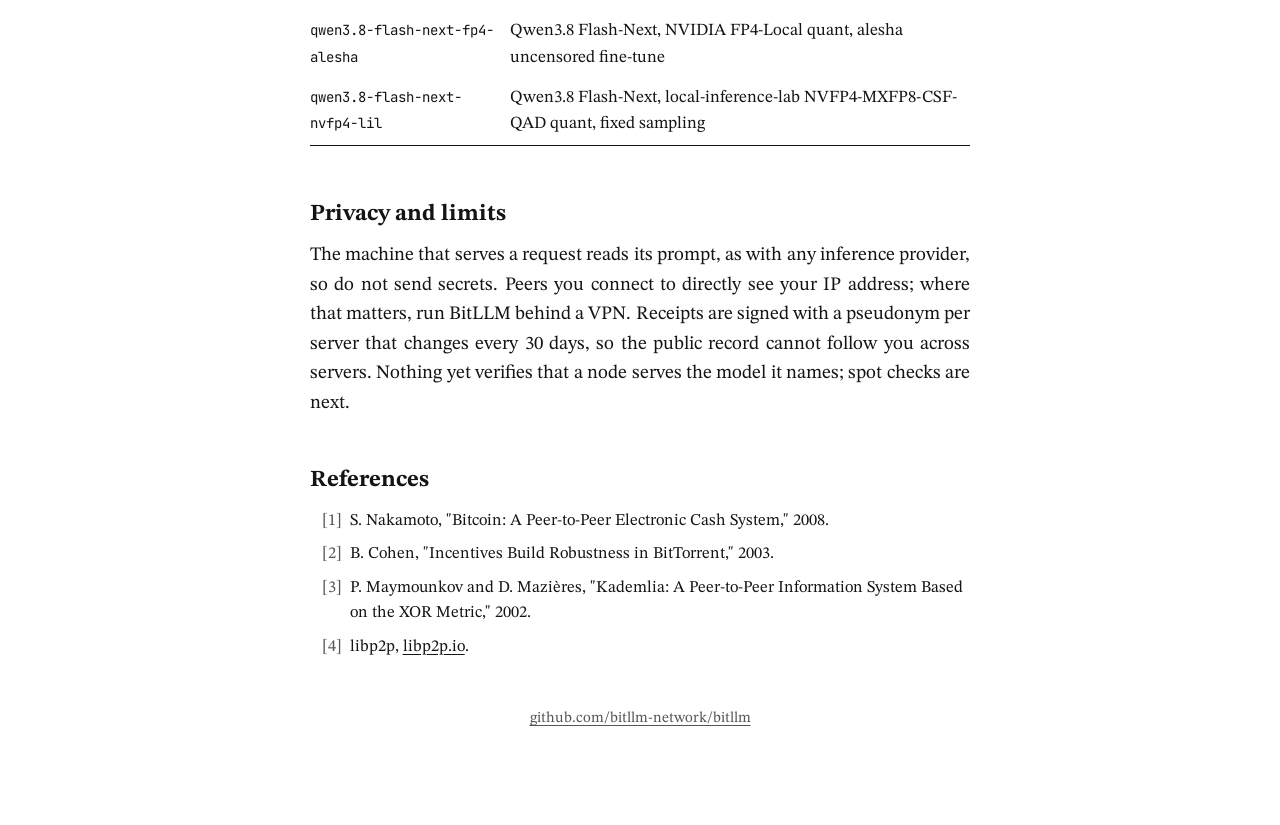
==== commit 6afbb291: "Repository moved to github.com/bitllm-network/bitllm (#14) Update the module path, installers, landi" ====
--- a/index.html
+++ b/index.html
@@ -100,8 +100,8 @@
     <nav class="links">
       <a href="#use">Get started</a>
       <a href="#share">Share a GPU</a>
-      <a href="https://github.com/zengjiajun0623/bitllm">Source</a>
-      <a href="https://github.com/zengjiajun0623/bitllm/blob/main/JOIN.zh.md">中文说明</a>
+      <a href="https://github.com/bitllm-network/bitllm">Source</a>
+      <a href="https://github.com/bitllm-network/bitllm/blob/main/JOIN.zh.md">中文说明</a>
     </nav>
   </header>
 
@@ -136,7 +136,7 @@
 &amp; "$env:LOCALAPPDATA\bitllm\bitllm.exe"</div></div>
     <div class="lrow"><span></span><p style="margin:0;font-size:16px;color:var(--sub)">The script picks the build for your
       machine, checks its checksum and installs to <code>~/.local/bin</code>, no sudo. Prefer to download by hand?
-      Get the file for your system from <a href="https://github.com/zengjiajun0623/bitllm/releases/latest">Releases</a>.</p></div>
+      Get the file for your system from <a href="https://github.com/bitllm-network/bitllm/releases/latest">Releases</a>.</p></div>
   </div>
   <p>Then open <a href="http://127.0.0.1:7778">http://127.0.0.1:7778</a> in your browser. The page lists the models
     online right now, gives copy-paste setup for Claude Code, Cline, Aider or any OpenAI-compatible client, and
@@ -201,7 +201,7 @@
     <li>libp2p, <a href="https://libp2p.io">libp2p.io</a>.</li>
   </ol>
 
-  <p class="end"><a href="https://github.com/zengjiajun0623/bitllm">github.com/zengjiajun0623/bitllm</a></p>
+  <p class="end"><a href="https://github.com/bitllm-network/bitllm">github.com/bitllm-network/bitllm</a></p>
 </article>
 
 <script>
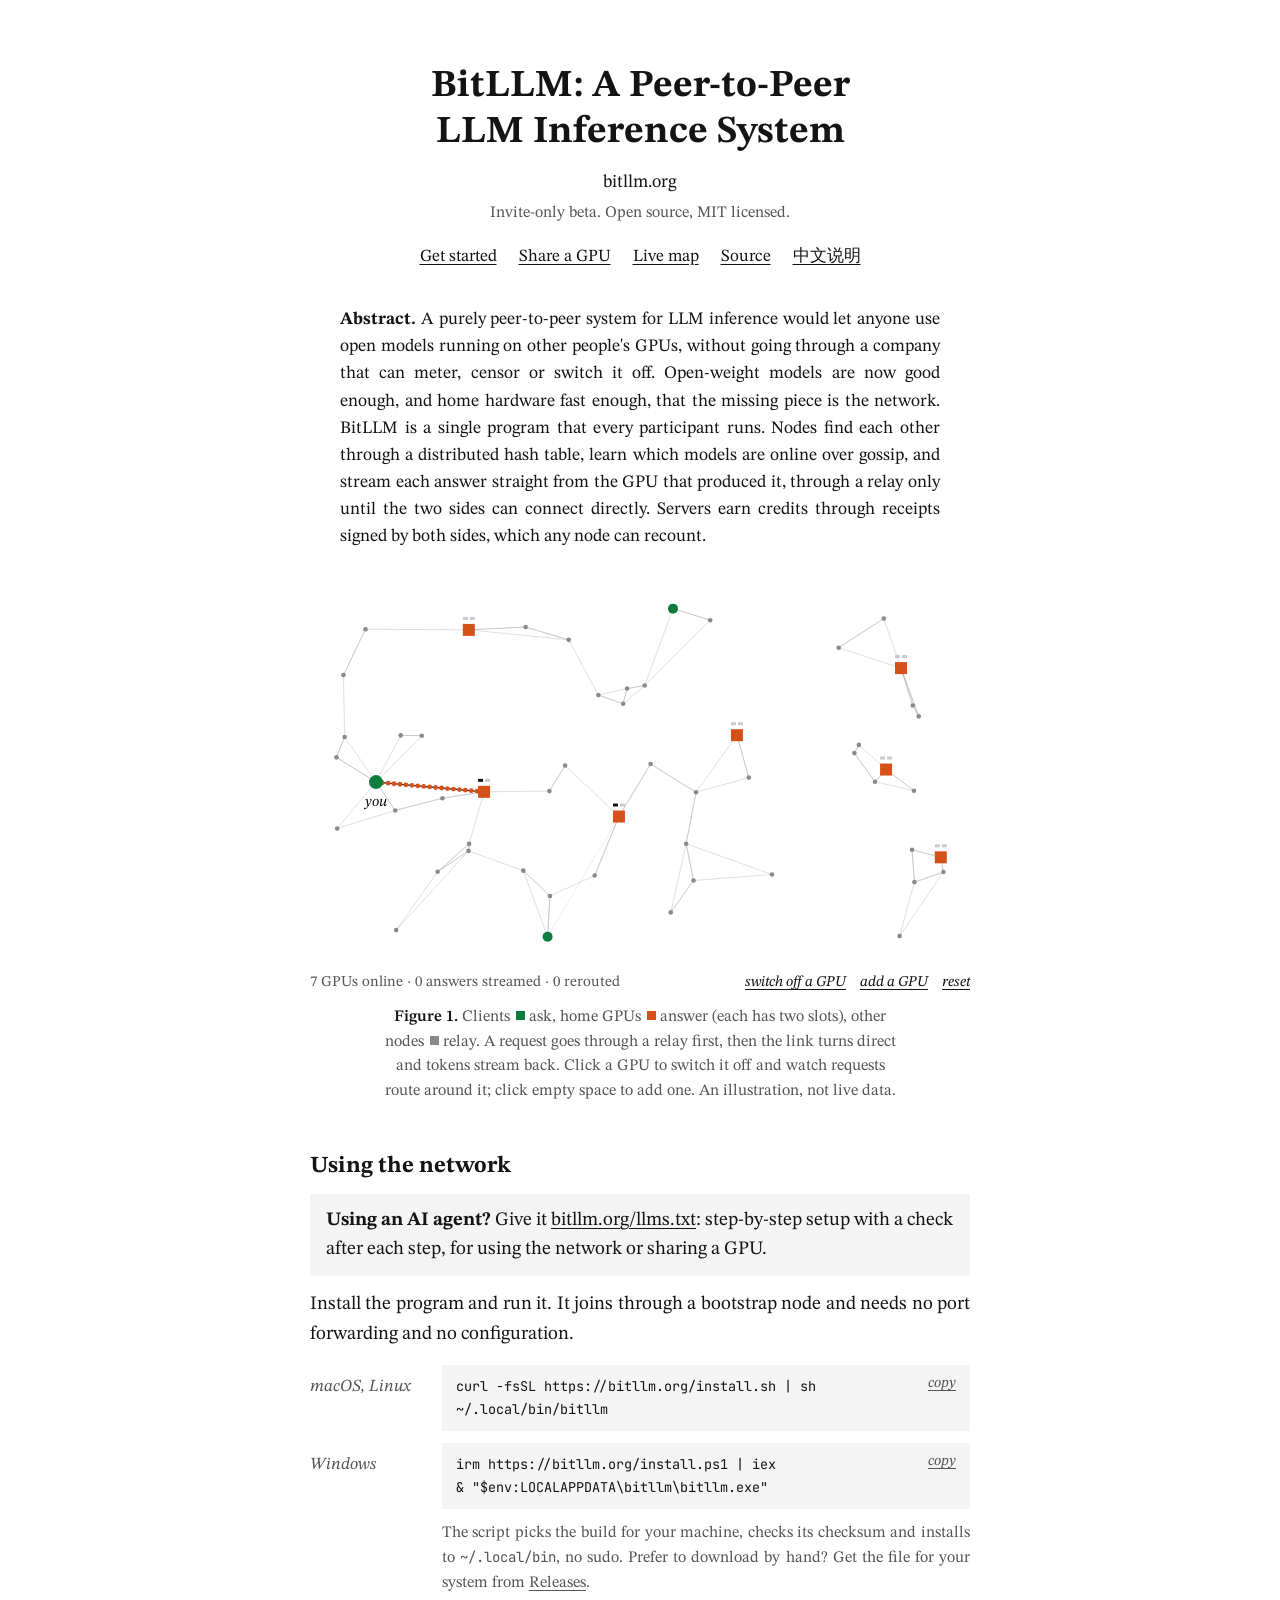
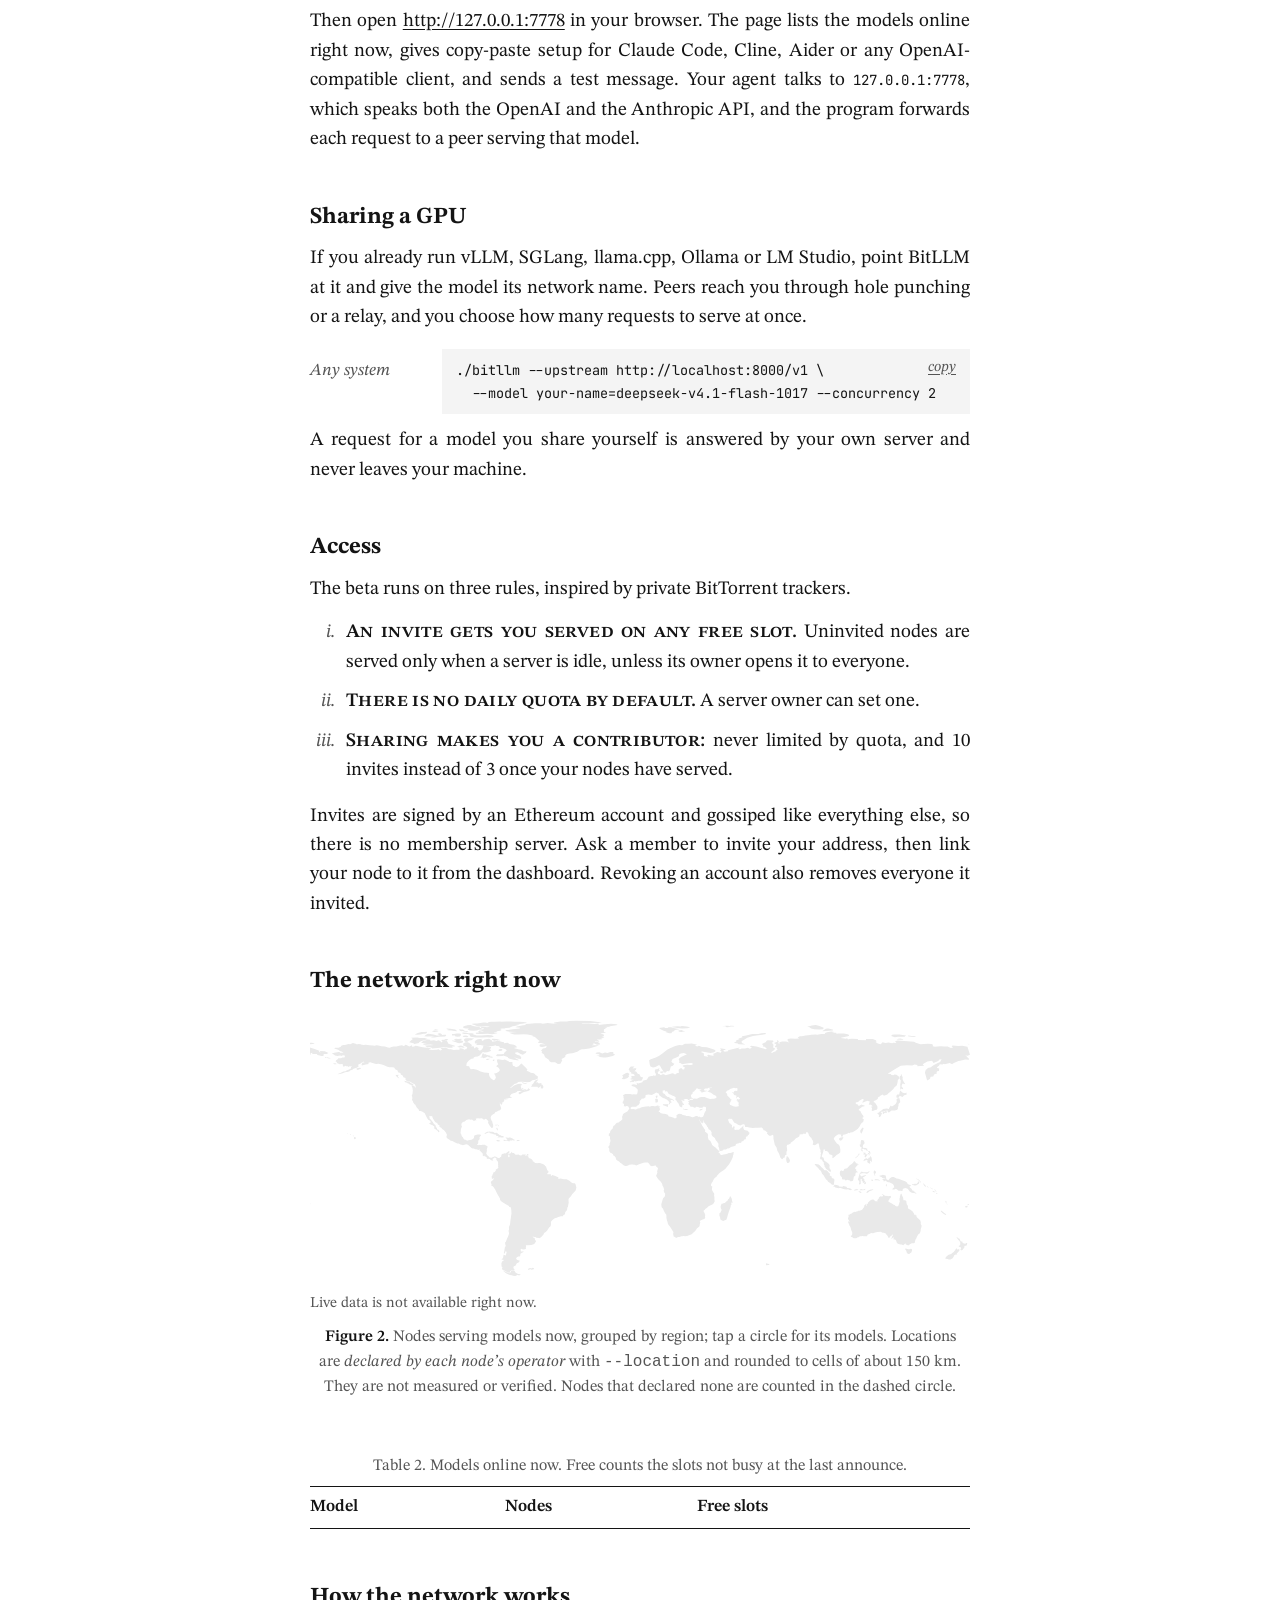
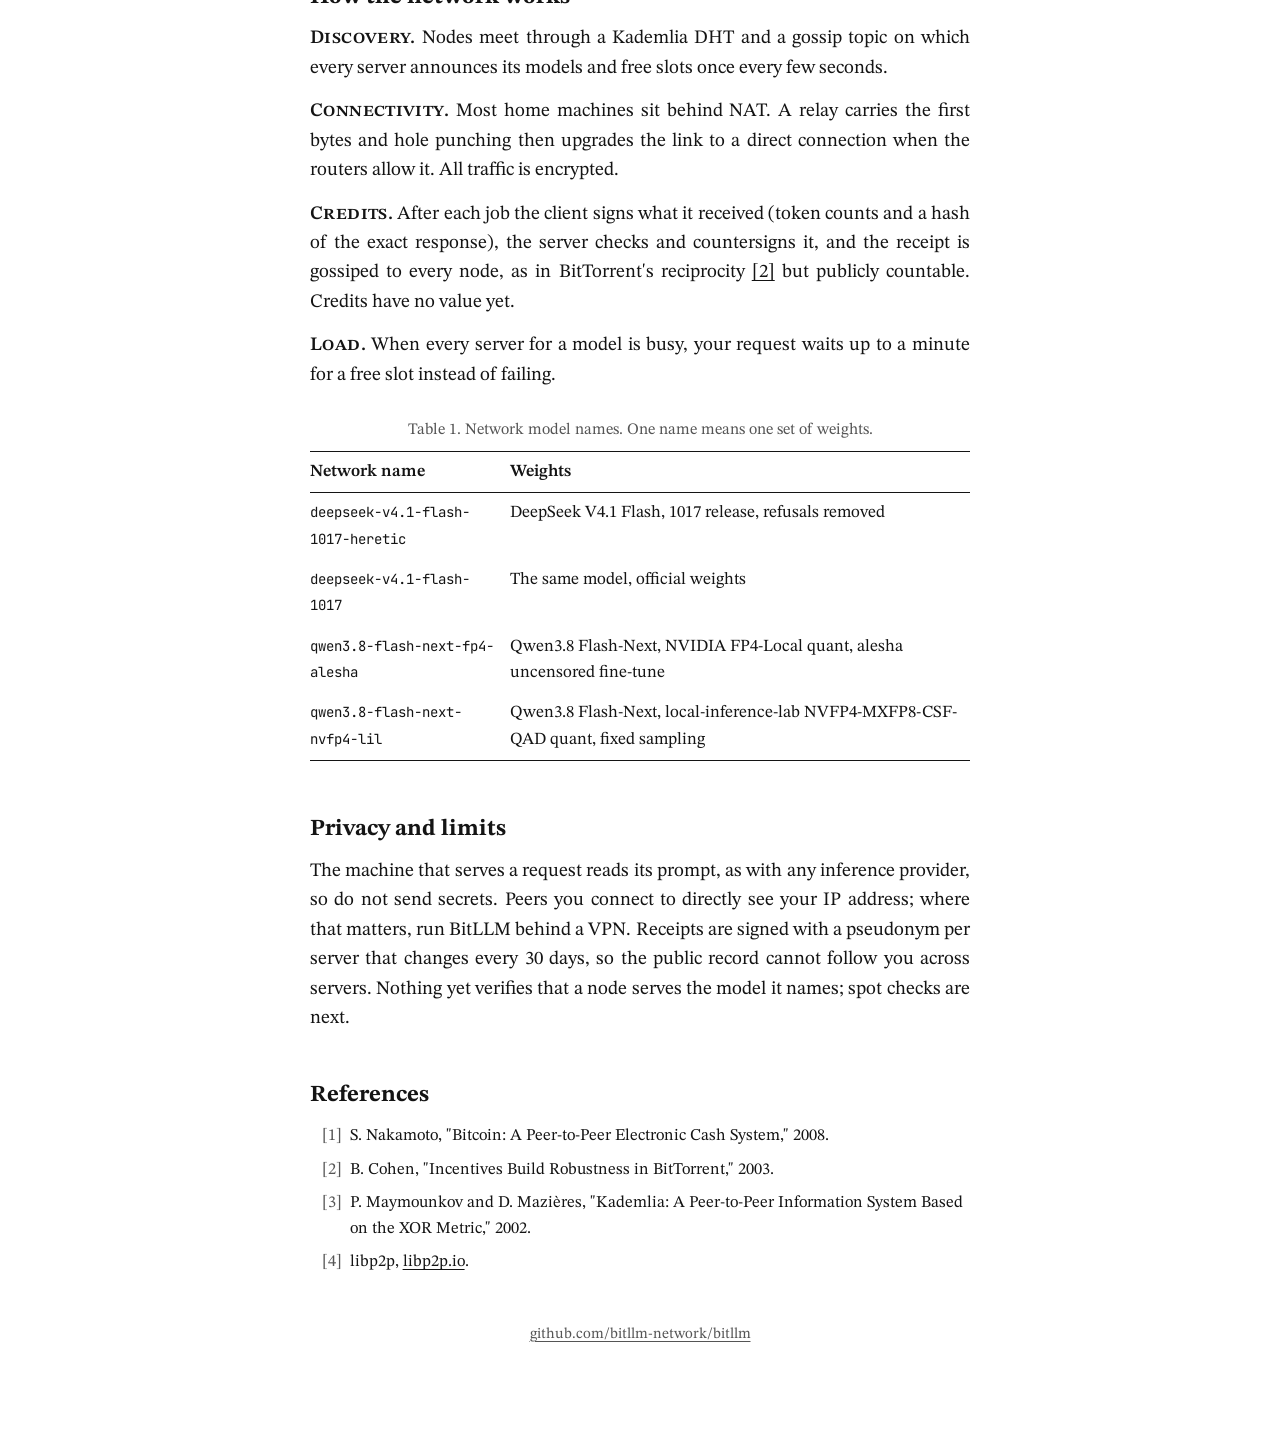
==== commit d0955e4d: "Landing page: live node map (Figure 2) and table of models online (#16) Reads network.json (refreshe" ====
--- a/index.html
+++ b/index.html
@@ -50,6 +50,22 @@
 figcaption b { color: var(--ink); font-weight: 600; }
 .k { display: inline-block; width: 9px; height: 9px; margin: 0 4px 0 2px; vertical-align: 1px; }
 
+/* Figure 2, the live node map. Land comes from world.svg (equirectangular,
+   x = lon + 180, y = 90 - lat); circles are clusters of declared cells. */
+.map { position: relative; }
+.map svg { width: 100%; height: auto; display: block; }
+.map .c { fill: var(--share); fill-opacity: .85; cursor: pointer; }
+.map .c.on { stroke: var(--ink); stroke-width: 1.5; }
+.map .u { fill: #fff; stroke: var(--node); stroke-dasharray: 3 2; cursor: pointer; }
+.map .u.on { stroke: var(--ink); stroke-dasharray: none; }
+.map circle:focus { outline: none; }
+.map circle:focus-visible { stroke: var(--use); stroke-width: 2; }
+figcaption code { white-space: nowrap; }
+.map text { font: 600 11px var(--serif); fill: #fff; text-anchor: middle; dominant-baseline: central; pointer-events: none; }
+.map text.ul { fill: var(--sub); font-weight: 400; font-style: italic; }
+.map text.un { fill: var(--ink); }
+.mapnote { min-height: 1.5em; }
+
 h2 { font-size: 23px; font-weight: 700; margin: 44px 0 10px; }
 p { margin: 0 0 14px; text-align: justify; hyphens: auto; }
 .lead { font-variant: small-caps; letter-spacing: .02em; font-weight: 600; }
@@ -100,6 +116,7 @@
     <nav class="links">
       <a href="#use">Get started</a>
       <a href="#share">Share a GPU</a>
+      <a href="#map">Live map</a>
       <a href="https://github.com/bitllm-network/bitllm">Source</a>
       <a href="https://github.com/bitllm-network/bitllm/blob/main/JOIN.zh.md">中文说明</a>
     </nav>
@@ -163,6 +180,25 @@
   <p>Invites are signed by an Ethereum account and gossiped like everything else, so there is no membership
     server. Ask a member to invite your address, then link your node to it from the dashboard. Revoking an
     account also removes everyone it invited.</p>
+
+  <h2 id="map">The network right now</h2>
+  <figure>
+    <div class="map" id="map-fig" role="img" aria-label="Figure 2: map of the nodes serving models right now, grouped by region">
+      <svg id="map-svg" viewBox="0 0 360 150" preserveAspectRatio="xMidYMid meet">
+        <image href="world.svg" x="0" y="0" width="360" height="150"/>
+        <g id="map-dots"></g>
+      </svg>
+    </div>
+    <div class="figctl"><span class="mapnote" id="map-note">Loading the live map&hellip;</span><span id="map-time"></span></div>
+    <figcaption><b>Figure 2.</b> Nodes serving models now, grouped by region; tap a circle for its models.
+      Locations are <i>declared by each node&rsquo;s operator</i> with <code>--location</code> and rounded to cells of
+      about 150&nbsp;km. They are not measured or verified. Nodes that declared none are counted in the dashed circle.</figcaption>
+  </figure>
+  <div class="tbl"><table>
+    <caption>Table 2. Models online now. Free counts the slots not busy at the last announce.</caption>
+    <thead><tr><th>Model</th><th>Nodes</th><th>Free slots</th></tr></thead>
+    <tbody id="map-models"><tr><td colspan="3">&hellip;</td></tr></tbody>
+  </table></div>
 
   <h2>How the network works</h2>
   <p><span class="lead">Discovery.</span> Nodes meet through a Kademlia DHT and a gossip topic on which every
@@ -367,6 +403,112 @@
   else requestAnimationFrame(loop);
   addEventListener("resize", () => { size(); linkUp(); if (still) draw(1.4); });
 })();
+// Figure 2, the live node map. Reads network.json, which the bootstrap
+// machine refreshes every minute from its node's GET /network (counts per
+// model and per ~156 km cell, no peer ids). Cells close together on screen
+// merge into one circle, so a crowded region reads as one larger number
+// rather than a pile of dots. Nodes without a declared location get their
+// own dashed circle in the empty South Pacific.
+(() => {
+  const svg = document.getElementById("map-svg"), dots = document.getElementById("map-dots");
+  const note = document.getElementById("map-note"), when = document.getElementById("map-time");
+  const tbody = document.getElementById("map-models");
+  const NS = "http://www.w3.org/2000/svg";
+  let data = null, picked = null;
+
+  const el = (tag, attrs) => { const e = document.createElementNS(NS, tag); for (const k in attrs) e.setAttribute(k, attrs[k]); return e; };
+  const unitPx = () => (svg.getBoundingClientRect().width || 700) / 360;
+  const deg = (v, pos, neg) => Math.abs(v).toFixed(0) + "°" + (v >= 0 ? pos : neg);
+  const list = models => Object.entries(models).sort((a, b) => b[1] - a[1] || a[0].localeCompare(b[0]))
+    .map(([m, n]) => m + (n > 1 ? " ×" + n : "")).join(", ");
+
+  // Greedy clustering in screen space: biggest cells first, each one joins
+  // the first cluster within reach or starts its own.
+  function clusters(cells) {
+    const reach = 26 / unitPx(), out = [];
+    for (const c of [...cells].sort((a, b) => b.nodes - a.nodes)) {
+      const x = c.lon + 180, y = Math.min(90 - c.lat, 148);
+      const k = out.find(k => Math.hypot(k.x - x, k.y - y) < reach);
+      if (!k) { out.push({ x, y, lat: c.lat, lon: c.lon, nodes: c.nodes, cells: 1, models: { ...c.models } }); continue; }
+      const n = k.nodes + c.nodes;
+      k.x = (k.x * k.nodes + x * c.nodes) / n; k.y = (k.y * k.nodes + y * c.nodes) / n;
+      k.lat = (k.lat * k.nodes + c.lat * c.nodes) / n; k.lon = (k.lon * k.nodes + c.lon * c.nodes) / n;
+      k.nodes = n; k.cells++;
+      for (const m in c.models) k.models[m] = (k.models[m] || 0) + c.models[m];
+    }
+    return out;
+  }
+
+  function summary() {
+    const d = data, models = d.models.length;
+    return d.nodes + (d.nodes === 1 ? " node" : " nodes") + " serving " + models + (models === 1 ? " model" : " models") +
+      (d.unlocated ? ", " + d.unlocated + " without a declared location" : "") + ".";
+  }
+
+  function show(what, circle) {
+    for (const e of dots.querySelectorAll(".on")) e.classList.remove("on");
+    if (!what || picked === what.key) { picked = null; note.textContent = summary(); return; }
+    picked = what.key; circle.classList.add("on");
+    note.textContent = what.text;
+  }
+
+  function draw() {
+    dots.replaceChildren();
+    if (!data) return;
+    const u = unitPx(), r = n => (6 + 3.2 * Math.sqrt(n)) / u, fs = 11 / u;
+    for (const k of clusters(data.cells)) {
+      const key = k.x.toFixed(1) + "," + k.y.toFixed(1);
+      const text = "Around " + deg(k.lat, "N", "S") + " " + deg(k.lon, "E", "W") + ": " + k.nodes +
+        (k.nodes === 1 ? " node" : " nodes") + (k.cells > 1 ? " in " + k.cells + " nearby cells" : "") + ". " + list(k.models) + ".";
+      const c = el("circle", { class: "c", cx: k.x, cy: k.y, r: r(k.nodes), tabindex: 0, role: "button", "aria-label": text });
+      c.addEventListener("click", () => show({ key, text }, c));
+      c.addEventListener("keydown", e => { if (e.key === "Enter" || e.key === " ") { e.preventDefault(); show({ key, text }, c); } });
+      dots.append(c);
+      if (k.nodes > 1) { const t = el("text", { x: k.x, y: k.y, "font-size": fs }); t.textContent = k.nodes; dots.append(t); }
+      if (picked === key) c.classList.add("on");
+    }
+    if (data.unlocated) {
+      const n = data.unlocated, x = 30, y = 122, key = "unlocated";
+      const text = n + (n === 1 ? " node has" : " nodes have") + " not declared a location, so they are counted here and not placed on the map.";
+      const c = el("circle", { class: "u", cx: x, cy: y, r: r(n), tabindex: 0, role: "button", "aria-label": text });
+      c.addEventListener("click", () => show({ key, text }, c));
+      c.addEventListener("keydown", e => { if (e.key === "Enter" || e.key === " ") { e.preventDefault(); show({ key, text }, c); } });
+      const t = el("text", { class: "un", x, y, "font-size": fs }); t.textContent = n;
+      const l = el("text", { class: "ul", x, y: y + r(n) + fs, "font-size": fs }); l.textContent = "no location";
+      dots.append(c, t, l);
+      if (picked === key) c.classList.add("on");
+    }
+  }
+
+  function table() {
+    tbody.replaceChildren();
+    if (!data.models.length) { const tr = tbody.insertRow(), td = tr.insertCell(); td.colSpan = 3; td.textContent = "No model is online right now."; return; }
+    for (const m of data.models) {
+      const tr = tbody.insertRow(), c = document.createElement("code");
+      c.textContent = m.id; tr.insertCell().append(c);
+      tr.insertCell().textContent = m.nodes;
+      tr.insertCell().textContent = m.free + " of " + m.max;
+    }
+  }
+
+  async function load() {
+    try {
+      const r = await fetch("network.json", { cache: "no-store" });
+      if (!r.ok) throw new Error(r.status);
+      const d = await r.json();
+      if (!Array.isArray(d.cells) || !Array.isArray(d.models)) throw new Error("bad data");
+      data = d;
+      const t = new Date(d.updated);
+      when.textContent = isNaN(t) ? "" : "updated " + t.toISOString().slice(11, 16) + " UTC";
+      if (!picked) note.textContent = summary();
+      draw(); table();
+    } catch (e) {
+      if (!data) { note.textContent = "Live data is not available right now."; tbody.replaceChildren(); }
+    }
+  }
+  load(); setInterval(load, 60000);
+  let rt; addEventListener("resize", () => { clearTimeout(rt); rt = setTimeout(draw, 150); });
+})();
 </script>
 </body>
 </html>
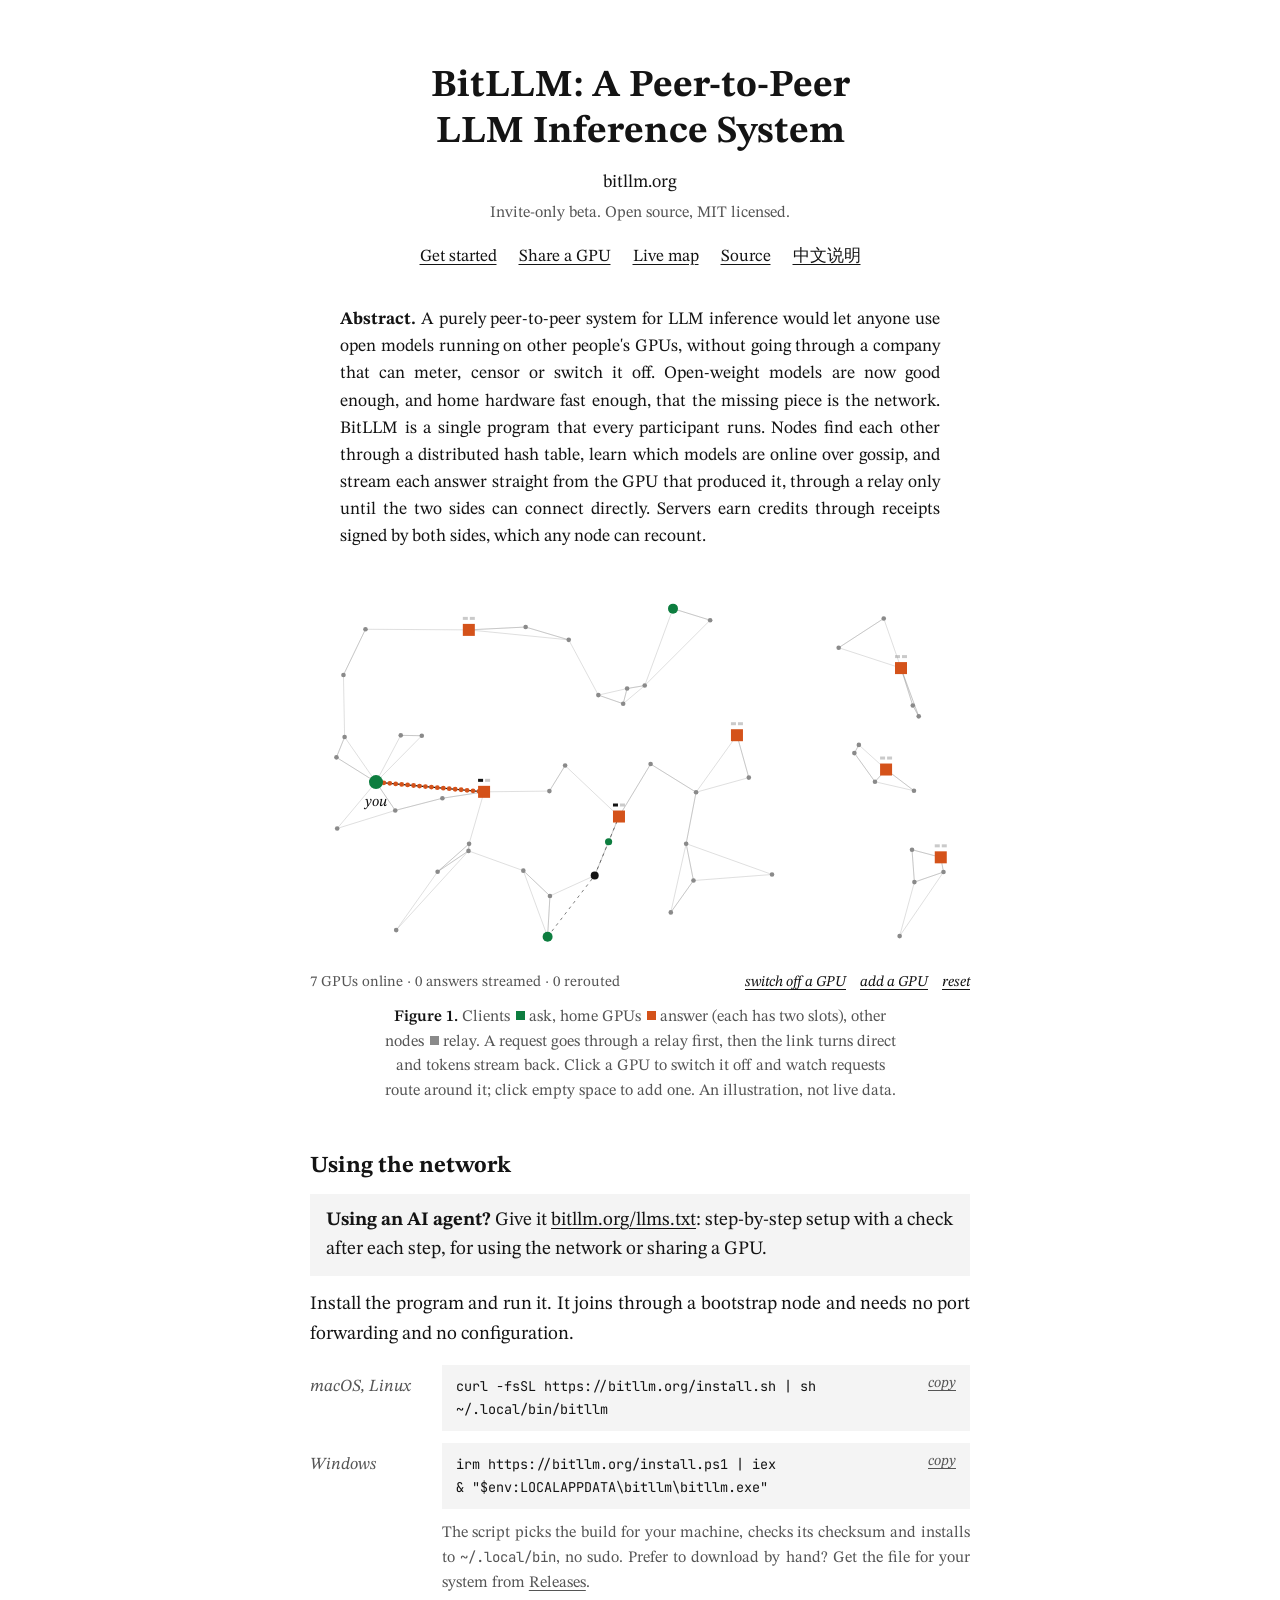
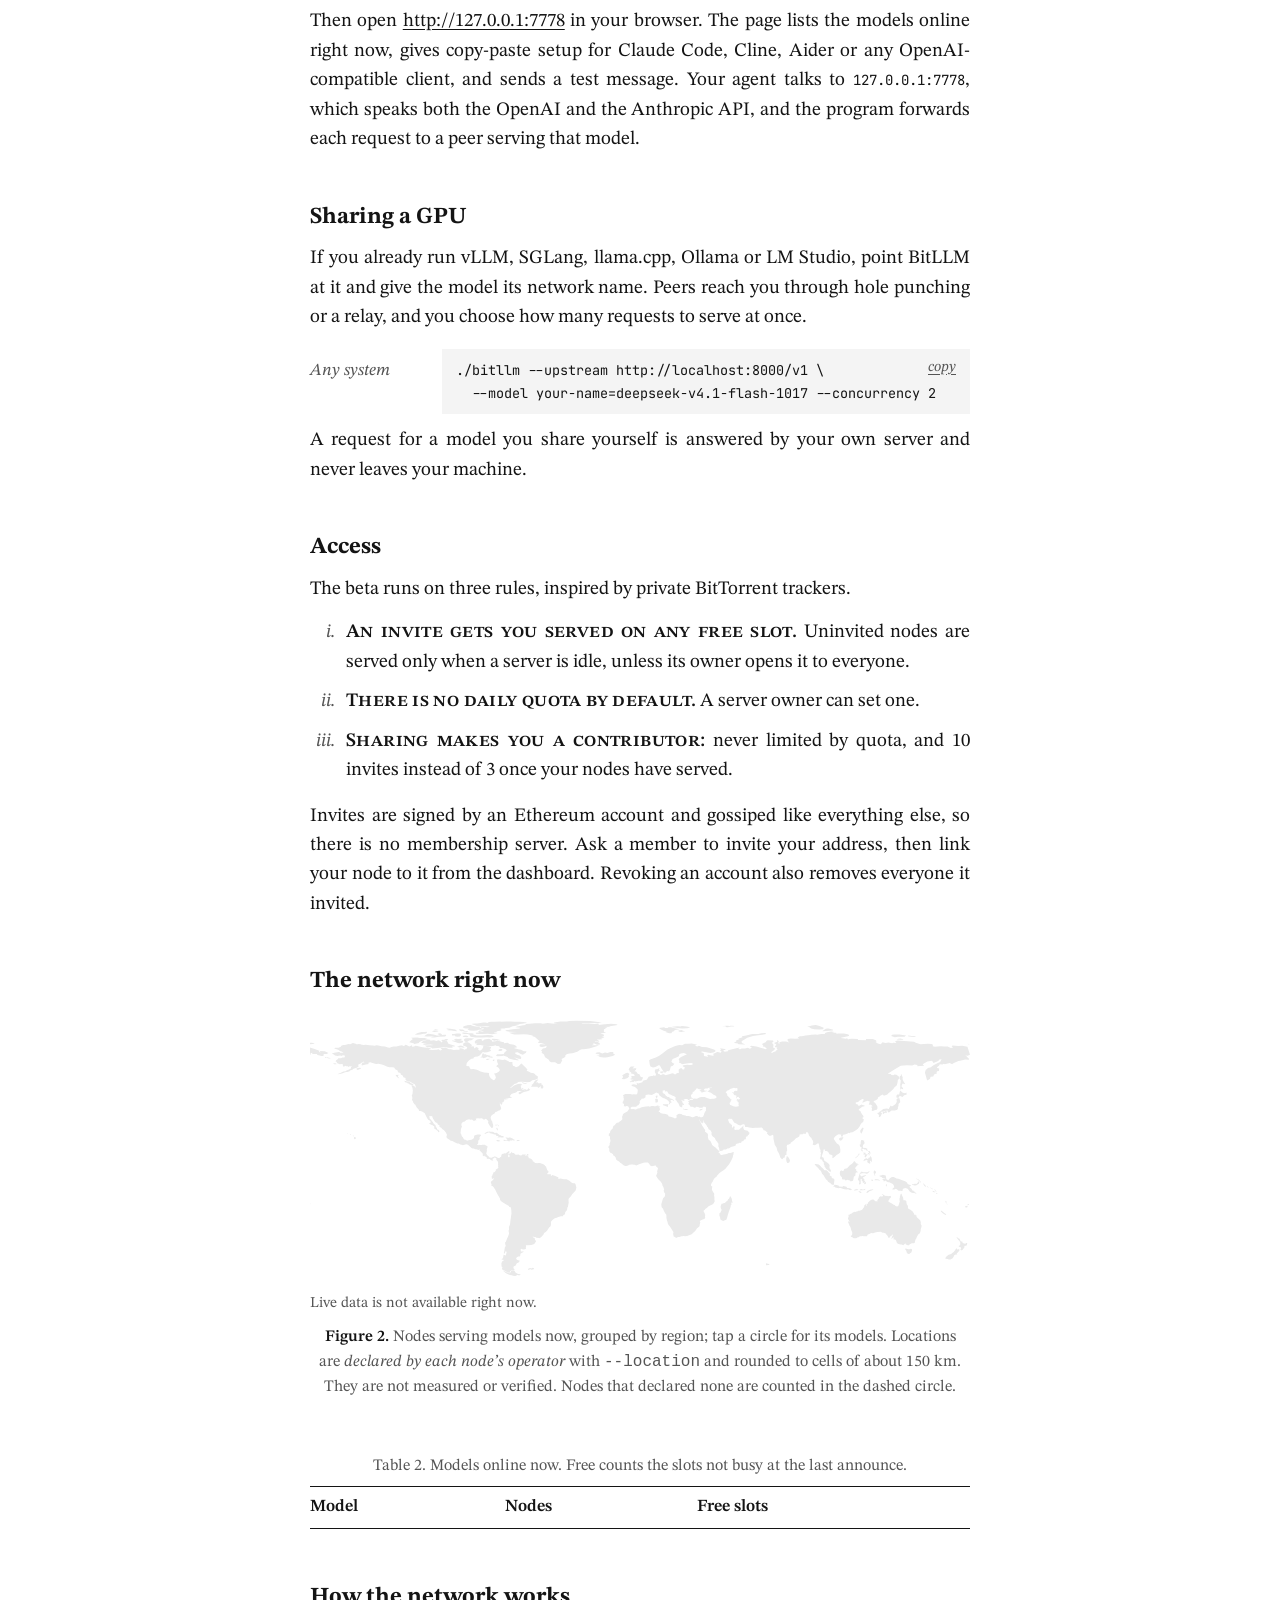
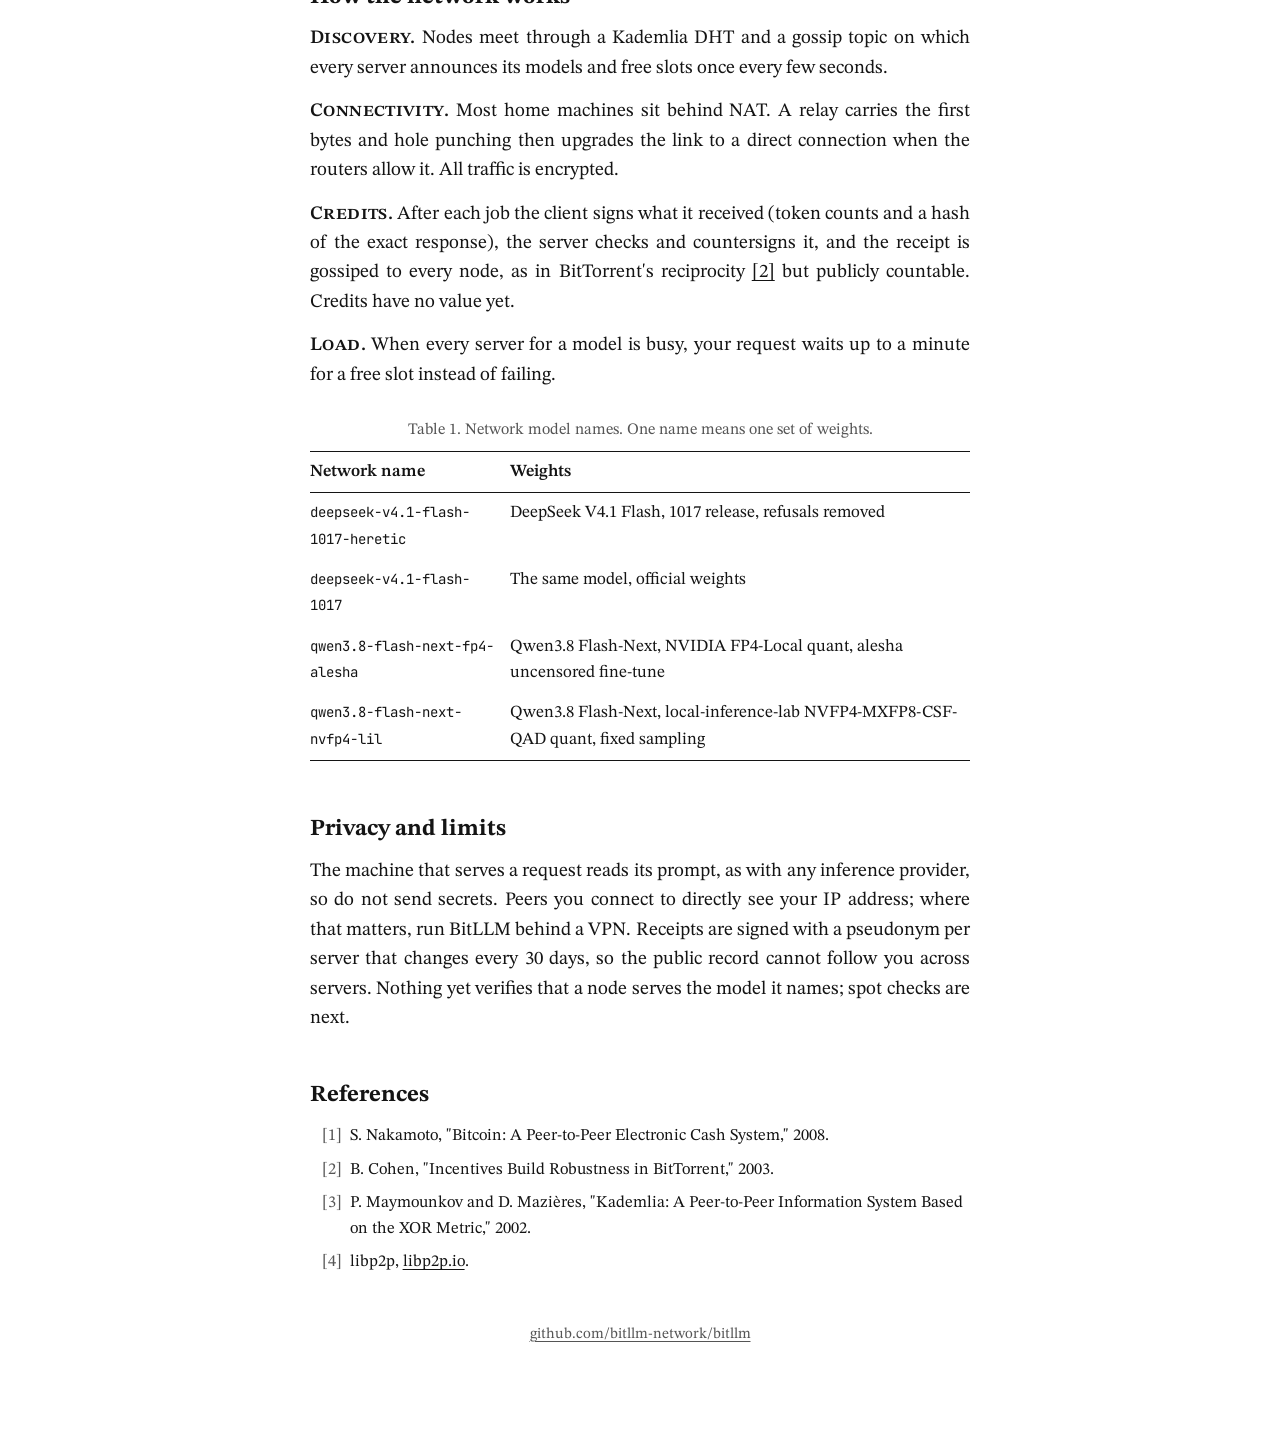
==== commit 99845dac: "Repo layout: move user docs under docs/ and drop the legacy prototype The repository root is about t" ====
--- a/index.html
+++ b/index.html
@@ -118,7 +118,7 @@
       <a href="#share">Share a GPU</a>
       <a href="#map">Live map</a>
       <a href="https://github.com/bitllm-network/bitllm">Source</a>
-      <a href="https://github.com/bitllm-network/bitllm/blob/main/JOIN.zh.md">中文说明</a>
+      <a href="https://github.com/bitllm-network/bitllm/blob/main/docs/JOIN.zh.md">中文说明</a>
     </nav>
   </header>
 
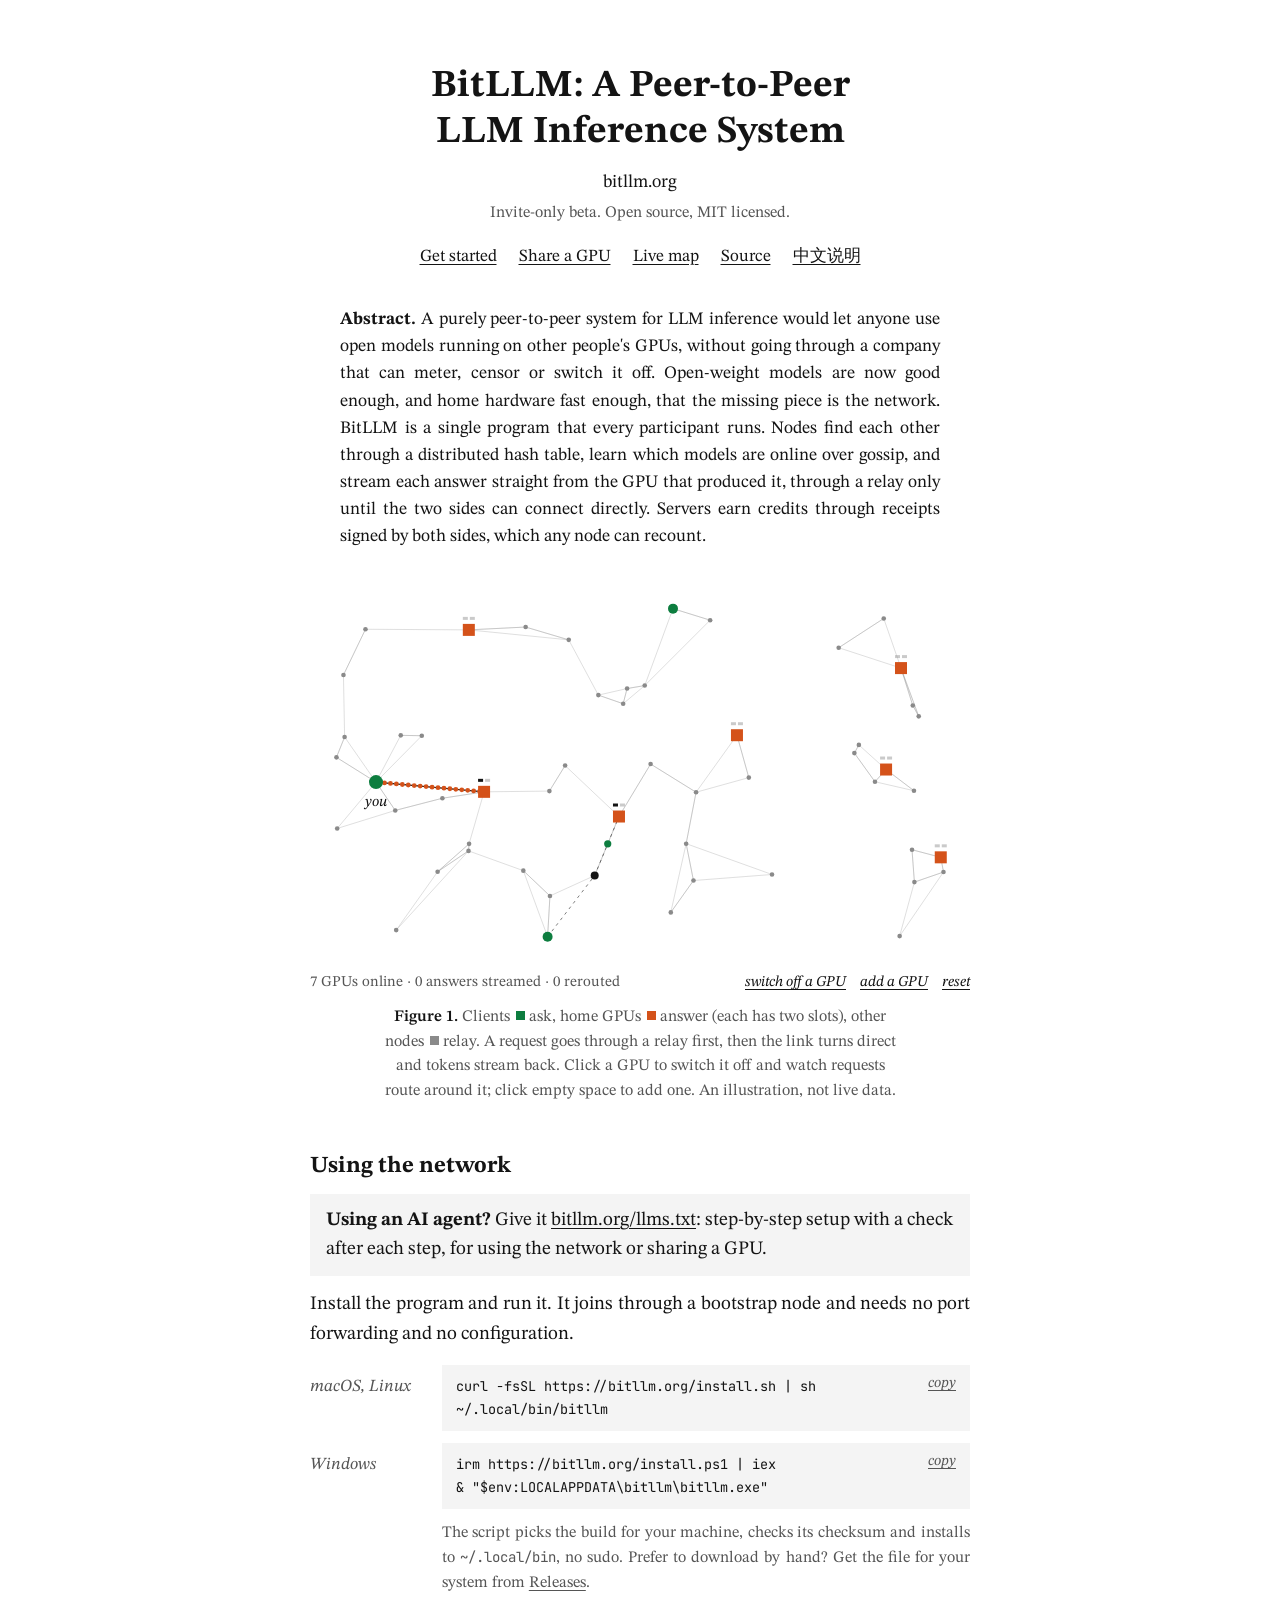
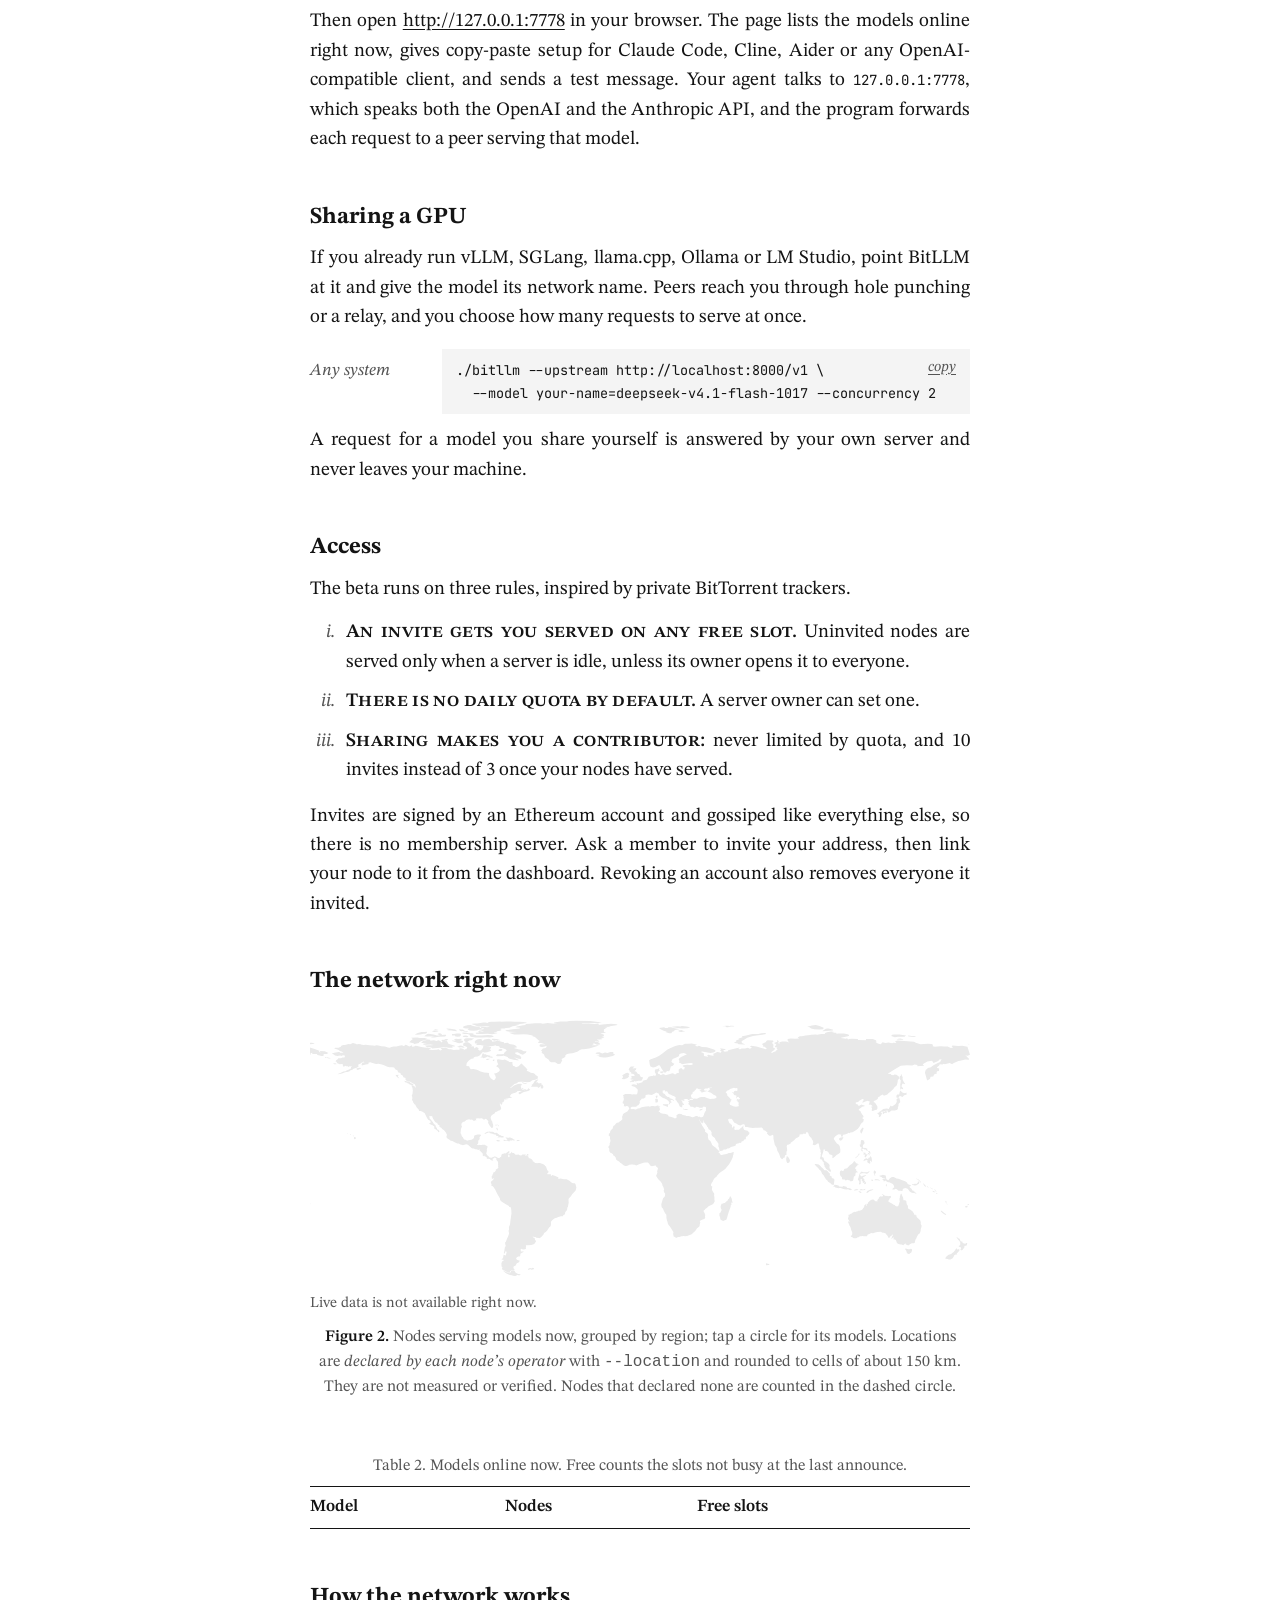
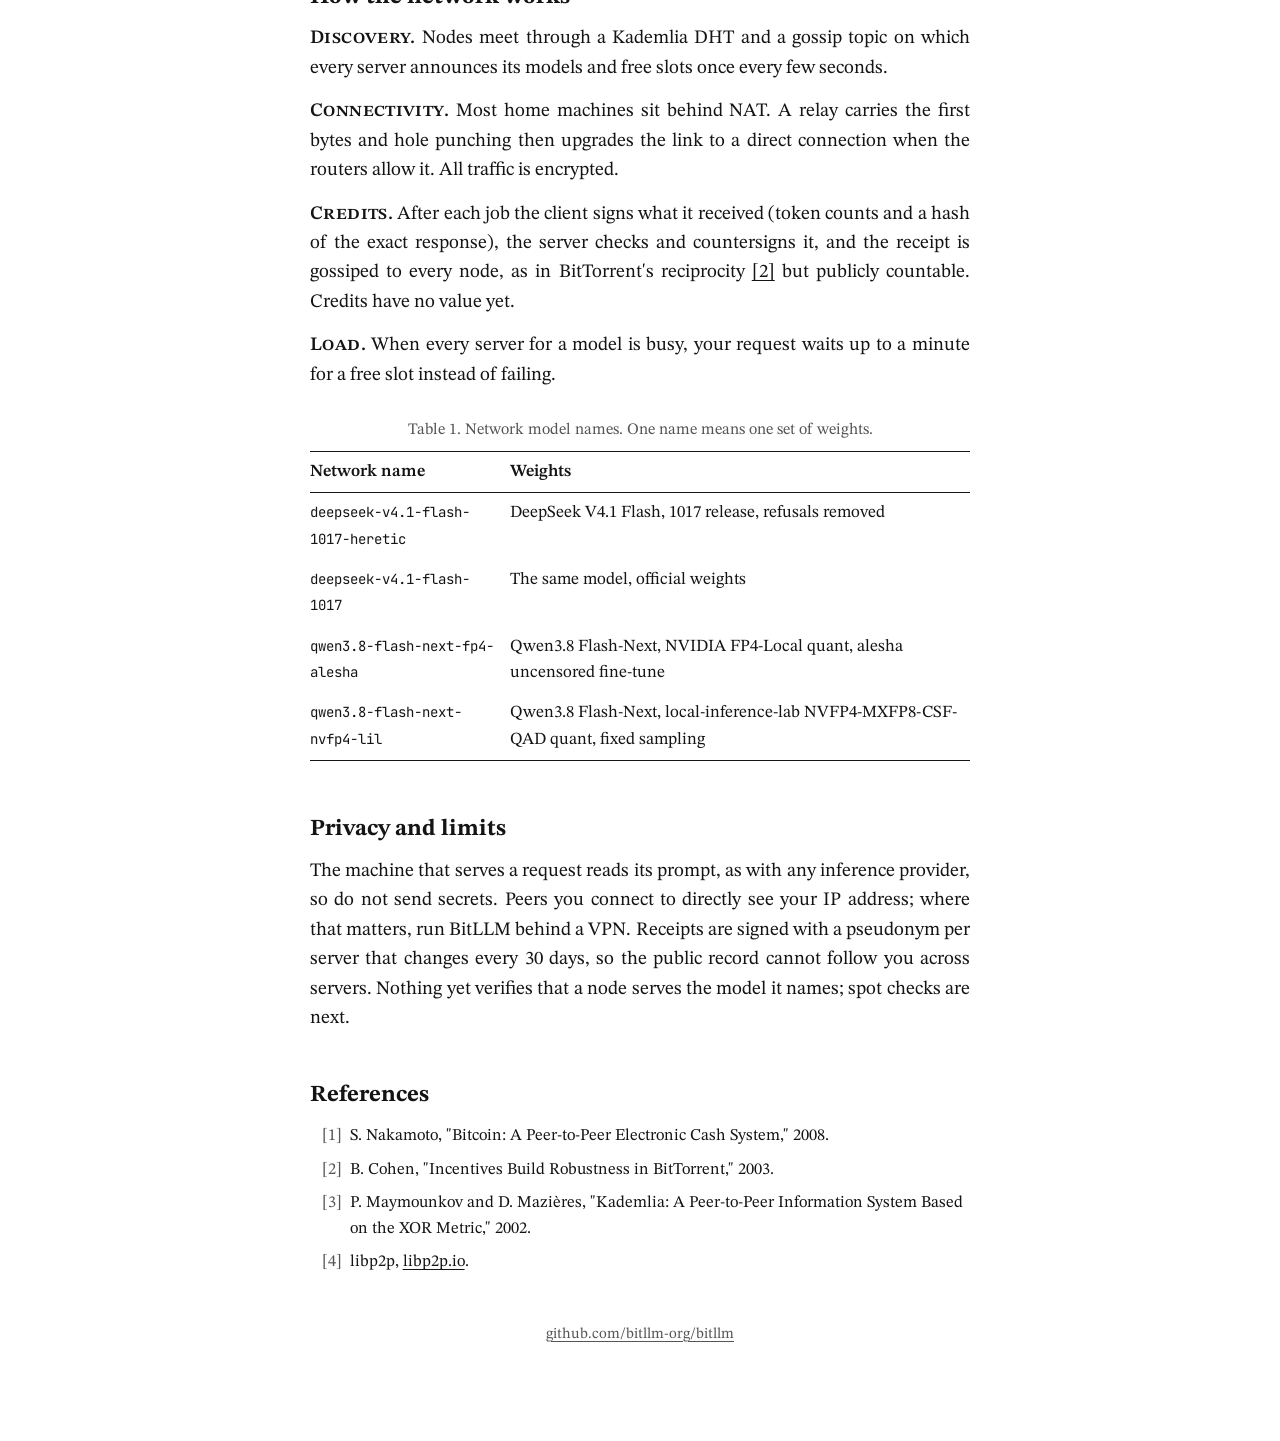
==== commit 8d004b12: "Publish site/ automatically and use the bitllm-org URLs (#23) bitllm.org was a hand-copied directory" ====
--- a/index.html
+++ b/index.html
@@ -117,8 +117,8 @@
       <a href="#use">Get started</a>
       <a href="#share">Share a GPU</a>
       <a href="#map">Live map</a>
-      <a href="https://github.com/bitllm-network/bitllm">Source</a>
-      <a href="https://github.com/bitllm-network/bitllm/blob/main/docs/JOIN.zh.md">中文说明</a>
+      <a href="https://github.com/bitllm-org/bitllm">Source</a>
+      <a href="https://github.com/bitllm-org/bitllm/blob/main/docs/JOIN.zh.md">中文说明</a>
     </nav>
   </header>
 
@@ -153,7 +153,7 @@
 &amp; "$env:LOCALAPPDATA\bitllm\bitllm.exe"</div></div>
     <div class="lrow"><span></span><p style="margin:0;font-size:16px;color:var(--sub)">The script picks the build for your
       machine, checks its checksum and installs to <code>~/.local/bin</code>, no sudo. Prefer to download by hand?
-      Get the file for your system from <a href="https://github.com/bitllm-network/bitllm/releases/latest">Releases</a>.</p></div>
+      Get the file for your system from <a href="https://github.com/bitllm-org/bitllm/releases/latest">Releases</a>.</p></div>
   </div>
   <p>Then open <a href="http://127.0.0.1:7778">http://127.0.0.1:7778</a> in your browser. The page lists the models
     online right now, gives copy-paste setup for Claude Code, Cline, Aider or any OpenAI-compatible client, and
@@ -237,7 +237,7 @@
     <li>libp2p, <a href="https://libp2p.io">libp2p.io</a>.</li>
   </ol>
 
-  <p class="end"><a href="https://github.com/bitllm-network/bitllm">github.com/bitllm-network/bitllm</a></p>
+  <p class="end"><a href="https://github.com/bitllm-org/bitllm">github.com/bitllm-org/bitllm</a></p>
 </article>
 
 <script>
